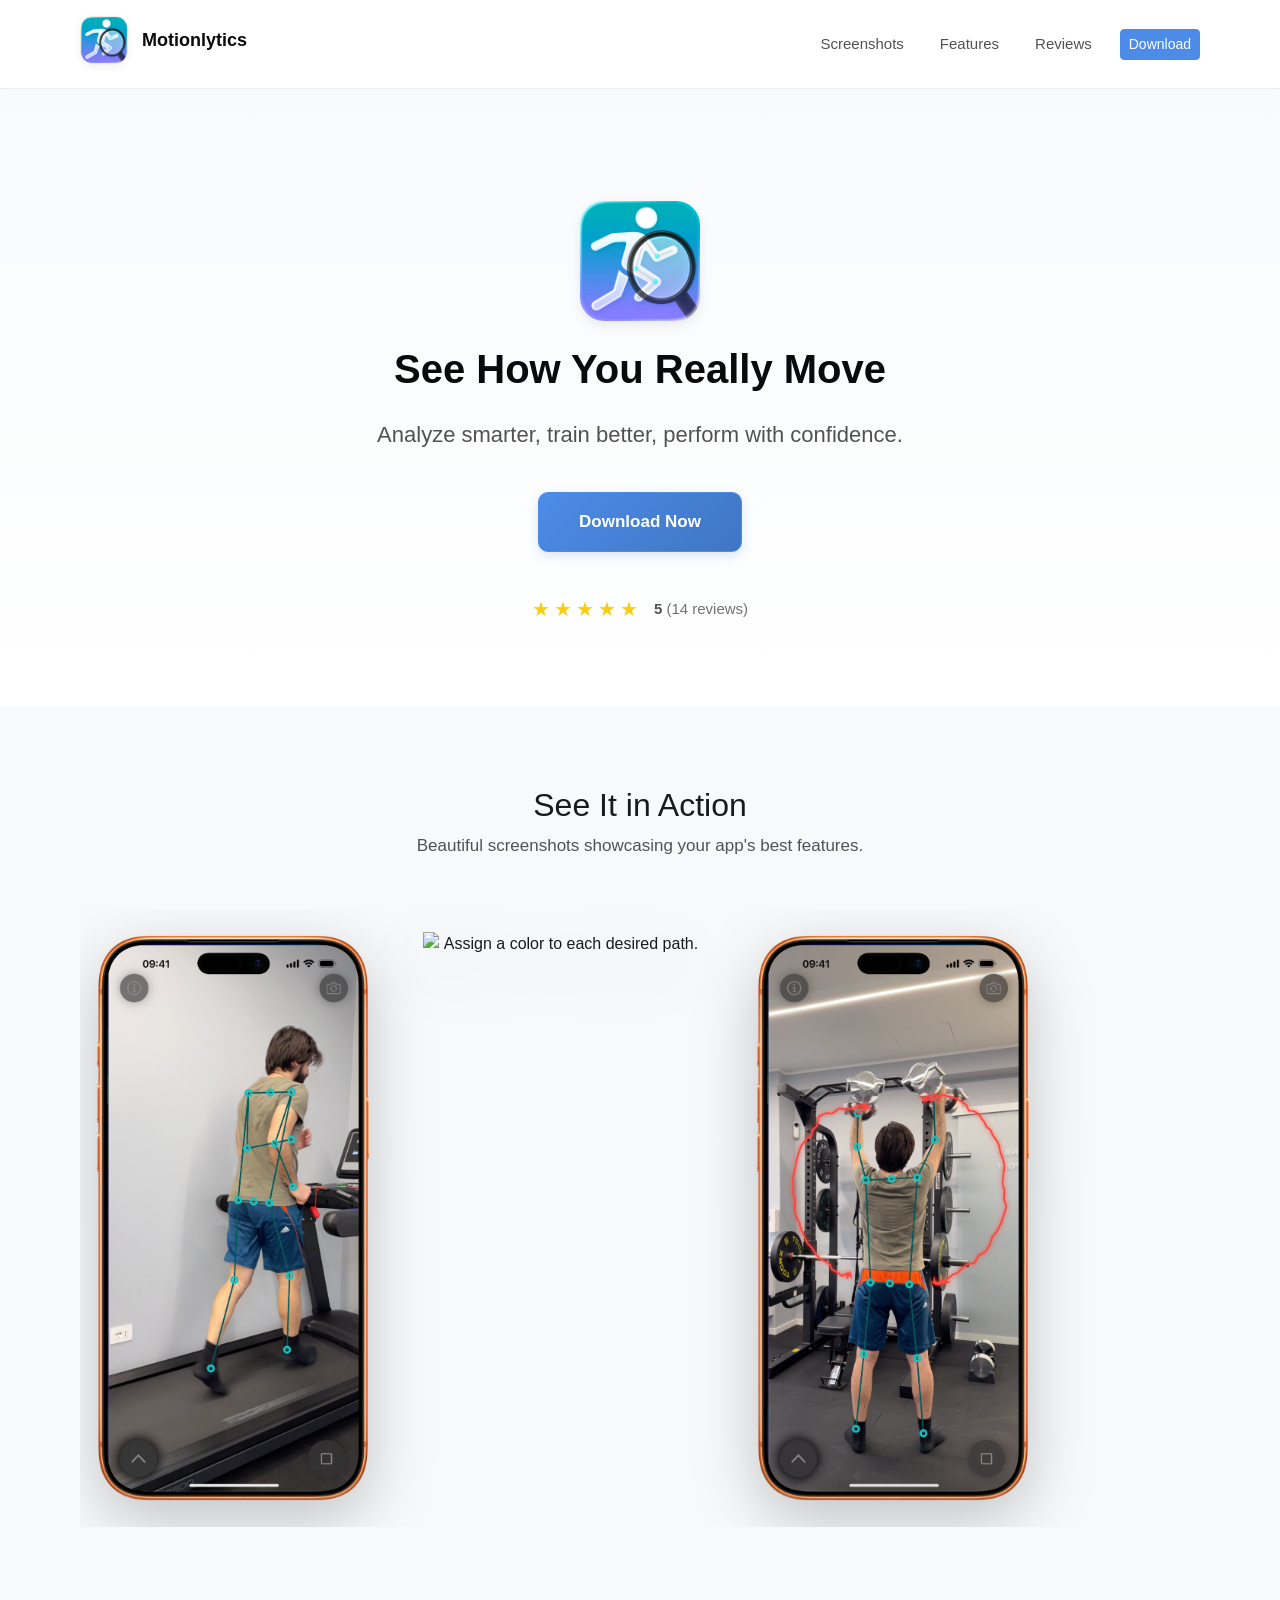
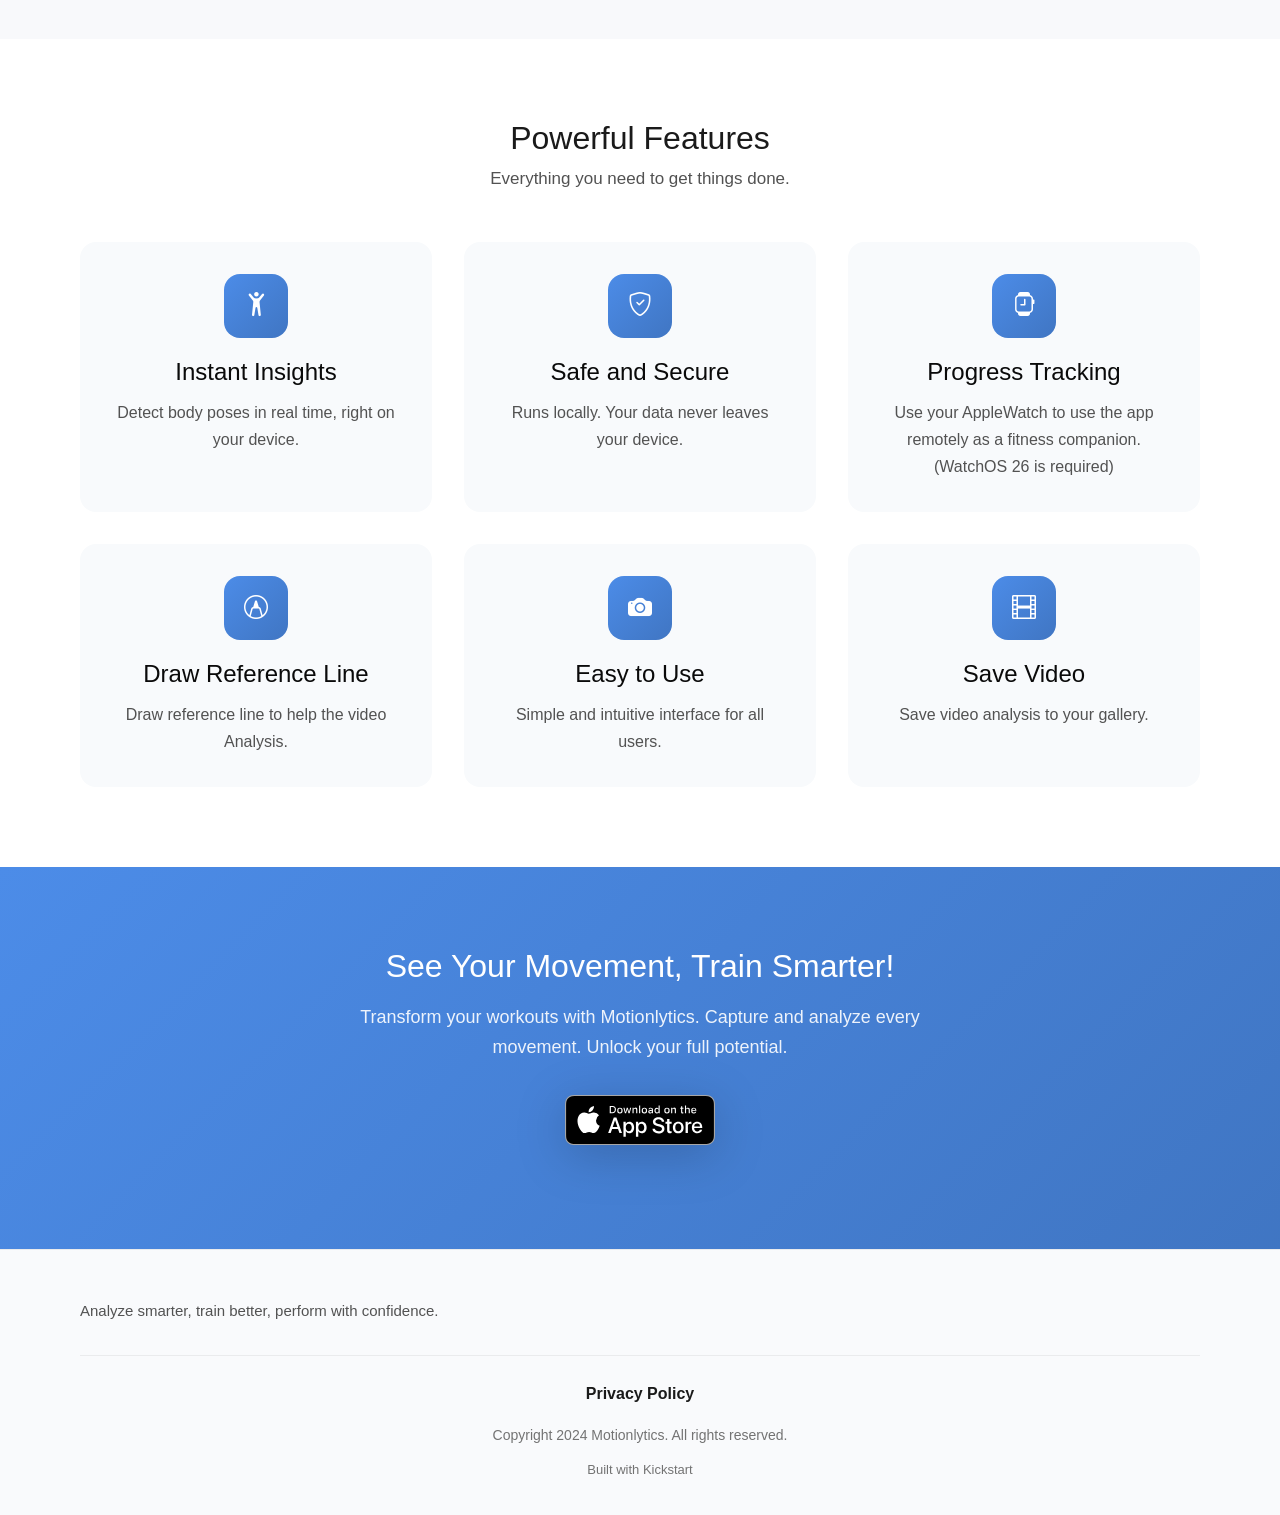
==== index.html @ 93c8c8a8 "Deploy website – 18 May 2026 at 15:19" ====
<!doctype html>
<html lang="en" data-light-theme="light" data-dark-theme="dark">
  <head>
    <base href="./" />
    <meta property="og:site_name" content="Motionlytics" />
    <meta property="og:title" content="Home" />
    <meta name="twitter:title" content="Home" />
    <meta property="og:url" content="https://example.com/" />
    <meta name="twitter:domain" content="example.com" />
    <meta name="twitter:card" content="summary_large_image" />
    <meta name="twitter:dnt" content="on" />
    <meta charset="utf-8" />
    <meta name="viewport" content="width=device-width, initial-scale=1" />
    <meta name="author" content="Stefano" />
    <meta name="generator" content="Ignite v0.6.0" />
    <title>Home</title>
    <link href="css/bootstrap.min.css" rel="stylesheet" />
    <link href="css/bootstrap-icons.min.css" rel="stylesheet" />
    <link href="css/ignite-core.min.css" rel="stylesheet" />
    <link href="https://example.com/" rel="canonical" />
    <link href="images/favicon.png" rel="icon" />
    <link href="css/styles.css" rel="stylesheet" />
    <style>
:root {
    --primary-color: #4c8ce8;
    --primary-rgb: 76, 140, 232;
    --font-family: -apple-system, BlinkMacSystemFont, 'Segoe UI', Roboto, 'Helvetica Neue', Arial, sans-serif;
    color-scheme: light dark;
}
</style>
    <meta name="apple-itunes-app" content="app-id=6739255306" />
  </head>
  <body data-site-classes="site-shell">
    <header>
      <nav class="site-header navbar navbar-expand-md">
        <div class="container flex-wrap flex-lg-nowrap">
          <div class="me-2 me-md-auto">
            <a href="index.html" class="brand-link d-inline-flex align-items-center navbar-brand"><img src="images/logo.png" alt="Logo" class="site-logo" /><span class="brand-name">Motionlytics</span></a>
          </div>
          <button type="button" class="navbar-toggler btn" data-bs-toggle="collapse" data-bs-target="#navbarCollapse" aria-controls="navbarCollapse" aria-expanded="false" aria-label="Toggle navigation"><span class="navbar-toggler-icon"></span></button>
          <div id="navbarCollapse" class="collapse navbar-collapse">
            <ul class="navbar-nav mb-2 mb-md-0 col justify-content-end">
              <li class="nav-item"><a href="#screenshots" class="nav-link text-nowrap">Screenshots</a></li>
              <li class="nav-item"><a href="#features" class="nav-link text-nowrap">Features</a></li>
              <li class="nav-item"><a href="#reviews" class="nav-link text-nowrap">Reviews</a></li>
              <li class="nav-item"><a href="https://apps.apple.com/app/id6739255306" class="text-nowrap btn btn-sm btn-primary">Download</a></li>
            </ul>
          </div>
        </div>
      </nav>
    </header>
    <main class="site-main">
      <div class="ig-main-content">
        <div id="hero" class="hero hero-centered">
          <div class="container">
            <div class="hero-content">
              <img src="images/app-icon.png" alt="App Icon" class="hero-app-icon" />
              <h1 class="hero-title">See How You Really Move</h1>
              <p class="hero-subtitle">Analyze smarter, train better, perform with confidence.</p>
              <div class="hero-cta">
                <a href="https://apps.apple.com/app/id6739255306" class="cta-button cta-button-primary btn btn-primary">Download Now</a>
              </div>
              <div class="hero-rating">
                <div class="rating-stars">
                  <span class="star">★</span>
                  <span class="star">★</span>
                  <span class="star">★</span>
                  <span class="star">★</span>
                  <span class="star">★</span>
                </div>
                <p class="rating-text"><strong>5</strong><span class="rating-count"> (14 reviews)</span></p>
              </div>
            </div>
          </div>
        </div>
        <div id="screenshots" class="screenshots-section screenshots-carousel">
          <div class="container">
            <div class="section-header">
              <h2>See It in Action</h2>
              <p class="section-description">Beautiful screenshots showcasing your app's best features.</p>
            </div>
            <div class="screenshots-container">
              <div class="screenshots-scroll">
                <div class="screenshot-card">
                  <button type="button" class="screenshot-trigger btn" data-bs-toggle="modal" data-bs-target="#screenshot-modal-0"><img src="images/screenshots/Corsa-framed.png" alt="Body pose detection" class="screenshot-image screenshot-frame-image" /></button>
                </div>
                <div class="screenshot-card">
                  <button type="button" class="screenshot-trigger btn" data-bs-toggle="modal" data-bs-target="#screenshot-modal-1"><img src="images/screenshots/Screenshot%202025-01-30%20alle%2010.36.02-framed.png" alt="Assign a color to each
desired path." class="screenshot-image screenshot-frame-image" /></button>
                </div>
                <div class="screenshot-card">
                  <button type="button" class="screenshot-trigger btn" data-bs-toggle="modal" data-bs-target="#screenshot-modal-2"><img src="images/screenshots/Manubri-framed.png" alt="See the joints' progression." class="screenshot-image screenshot-frame-image" /></button>
                </div>
              </div>
            </div>
            <div id="screenshot-modal-0" tabindex="-1" class="modal fade screenshot-modal" aria-labelledby="screenshotModalLabel0" aria-hidden="true">
              <div class="modal-dialog modal-lg modal-dialog-centered">
                <div class="modal-content">
                  <div class="modal-header">
                    <h4>Screenshot 1</h4>
                    <button type="button" class="btn btn-close" data-bs-dismiss="modal" label="Close"></button>
                  </div>
                  <div class="modal-body text-center">
                    <img src="images/screenshots/Corsa-framed.png" alt="Body pose detection" class="img-fluid screenshot-lightbox-image screenshot-frame-image" />
                  </div>
                </div>
              </div>
            </div>
            <div id="screenshot-modal-1" tabindex="-1" class="modal fade screenshot-modal" aria-labelledby="screenshotModalLabel1" aria-hidden="true">
              <div class="modal-dialog modal-lg modal-dialog-centered">
                <div class="modal-content">
                  <div class="modal-header">
                    <h4>Screenshot 2</h4>
                    <button type="button" class="btn btn-close" data-bs-dismiss="modal" label="Close"></button>
                  </div>
                  <div class="modal-body text-center">
                    <img src="images/screenshots/Screenshot%202025-01-30%20alle%2010.36.02-framed.png" alt="Assign a color to each
desired path." class="img-fluid screenshot-lightbox-image screenshot-frame-image" />
                  </div>
                </div>
              </div>
            </div>
            <div id="screenshot-modal-2" tabindex="-1" class="modal fade screenshot-modal" aria-labelledby="screenshotModalLabel2" aria-hidden="true">
              <div class="modal-dialog modal-lg modal-dialog-centered">
                <div class="modal-content">
                  <div class="modal-header">
                    <h4>Screenshot 3</h4>
                    <button type="button" class="btn btn-close" data-bs-dismiss="modal" label="Close"></button>
                  </div>
                  <div class="modal-body text-center">
                    <img src="images/screenshots/Manubri-framed.png" alt="See the joints' progression." class="img-fluid screenshot-lightbox-image screenshot-frame-image" />
                  </div>
                </div>
              </div>
            </div>
          </div>
        </div>
        <div id="features" class="features-section features-grid-layout features-grid-multiple-of-three">
          <div class="container">
            <div class="section-header">
              <h2>Powerful Features</h2>
              <p class="section-description">Everything you need to get things done.</p>
            </div>
            <div class="features-grid">
              <div class="feature-card">
                <div class="feature-icon">
                  <i class="feature-icon-image bi-person-arms-up"></i>
                </div>
                <h4 class="feature-title">Instant Insights</h4>
                <p class="feature-description">Detect body poses in real time, right on your device.</p>
              </div>
              <div class="feature-card">
                <div class="feature-icon">
                  <i class="feature-icon-image bi-shield-check"></i>
                </div>
                <h4 class="feature-title">Safe and Secure</h4>
                <p class="feature-description">Runs locally. Your data never leaves your device.</p>
              </div>
              <div class="feature-card">
                <div class="feature-icon">
                  <i class="feature-icon-image bi-smartwatch"></i>
                </div>
                <h4 class="feature-title">Progress Tracking</h4>
                <p class="feature-description">Use your AppleWatch to use the app remotely as a fitness companion. (WatchOS 26 is required)</p>
              </div>
              <div class="feature-card">
                <div class="feature-icon">
                  <i class="feature-icon-image bi-marker-tip"></i>
                </div>
                <h4 class="feature-title">Draw Reference Line</h4>
                <p class="feature-description">Draw reference line to help the video Analysis.</p>
              </div>
              <div class="feature-card">
                <div class="feature-icon">
                  <i class="feature-icon-image bi-camera-fill"></i>
                </div>
                <h4 class="feature-title">Easy to Use</h4>
                <p class="feature-description">Simple and intuitive interface for all users.</p>
              </div>
              <div class="feature-card">
                <div class="feature-icon">
                  <i class="feature-icon-image bi-film"></i>
                </div>
                <h4 class="feature-title">Save Video</h4>
                <p class="feature-description">Save video analysis to your gallery.</p>
              </div>
            </div>
          </div>
        </div>
        <div id="download" class="download-section">
          <div class="container">
            <div class="download-content">
              <h2>See Your Movement, Train Smarter!</h2>
              <p class="download-description">Transform your workouts with Motionlytics. Capture and analyze every movement. Unlock your full potential.</p>
              <div class="store-badges">
                <a href="https://apps.apple.com/app/id6739255306" class="store-badge-link"><img src="images/app-store-download-black.svg" alt="Download on the App Store" class="store-badge store-badge-light-mode" /><img src="images/app-store-download-white.svg" alt="Download on the App Store" class="store-badge store-badge-dark-mode" /></a>
              </div>
            </div>
          </div>
        </div>
      </div>
    </main>
    <div class="site-footer">
      <div class="container">
        <div class="footer-content">
          <div class="footer-brand">
            <p class="footer-tagline">Analyze smarter, train better, perform with confidence.</p>
          </div>
        </div>
        <div class="footer-copyright">
          <div class="footer-links">
            <a href="privacy/index.html" class="footer-privacy-link">Privacy Policy</a>
          </div>
          <p>Copyright 2024 Motionlytics. All rights reserved.</p>
          <a href="https://kickstart.tools" class="footer-kickstart-link">Built with Kickstart</a>
        </div>
      </div>
    </div>
    <script src="js/bootstrap.bundle.min.js"></script>
    <script src="js/ignite-core.js"></script>
  </body>
</html>
---- css/ignite-core.min.css ----
/* Since positioning the image, we need to help out the caption */
.carousel-caption {
  bottom: 3rem;
  z-index: 10;
}

/* Declare heights because of positioning of img element */
.carousel-item {
  height: 32rem;
}

/* Removing padding from the last paragraph in an alert. */
div.alert p:last-child {
  margin-bottom: 0;
}

.font-inherit, .font-inherit * {
  font: inherit;
}

.color-inherit, .color-inherit * {
  color: inherit;
}

.line-height-inherit {
  line-height: inherit;
}

.form-control::placeholder {
    color: gray;
    opacity: 1;
}
/* Removing text syling from a link. */
.link-plain {
    color: inherit;
    text-decoration: none;
    cursor: pointer;
}

/* Define CSS Variables for Material Backgrounds */
:root {
    /* Light Material Values */
    --material-light-ultra-thin: rgba(255, 255, 255, 0.5);
    --material-light-ultra-thin-blur: rgba(255, 255, 255, 0.2);
    --material-light-thin: rgba(255, 255, 255, 0.6);
    --material-light-thin-blur: rgba(255, 255, 255, 0.3);
    --material-light-regular: rgba(255, 255, 255, 0.7);
    --material-light-regular-blur: rgba(255, 255, 255, 0.4);
    --material-light-thick: rgba(255, 255, 255, 0.8);
    --material-light-thick-blur: rgba(255, 255, 255, 0.5);
    --material-light-ultra-thick: rgba(255, 255, 255, 0.9);
    --material-light-ultra-thick-blur: rgba(255, 255, 255, 0.6);

    /* Dark Material Values */
    --material-dark-ultra-thin: rgba(30, 30, 30, 0.5);
    --material-dark-ultra-thin-blur: rgba(30, 30, 30, 0.2);
    --material-dark-thin: rgba(30, 30, 30, 0.6);
    --material-dark-thin-blur: rgba(30, 30, 30, 0.3);
    --material-dark-regular: rgba(30, 30, 30, 0.7);
    --material-dark-regular-blur: rgba(30, 30, 30, 0.4);
    --material-dark-thick: rgba(30, 30, 30, 0.8);
    --material-dark-thick-blur: rgba(30, 30, 30, 0.5);
    --material-dark-ultra-thick: rgba(30, 30, 30, 0.9);
    --material-dark-ultra-thick-blur: rgba(30, 30, 30, 0.6);
}

/* Auto-switching Material Classes */
.material-ultra-thin {
    background: var(--material-light-ultra-thin);
    @supports ((backdrop-filter: blur(10px)) or (-webkit-backdrop-filter: blur(10px))) {
        background: var(--material-light-ultra-thin-blur);
        -webkit-backdrop-filter: blur(10px) saturate(180%);
        backdrop-filter: blur(10px) saturate(180%);
    }
}

.material-thin {
    background: var(--material-light-thin);
    @supports ((backdrop-filter: blur(20px)) or (-webkit-backdrop-filter: blur(20px))) {
        background: var(--material-light-thin-blur);
        -webkit-backdrop-filter: blur(20px) saturate(180%);
        backdrop-filter: blur(20px) saturate(180%);
    }
}

.material-regular {
    background: var(--material-light-regular);
    @supports ((backdrop-filter: blur(30px)) or (-webkit-backdrop-filter: blur(30px))) {
        background: var(--material-light-regular-blur);
        -webkit-backdrop-filter: blur(30px) saturate(180%);
        backdrop-filter: blur(30px) saturate(180%);
    }
}

.material-thick {
    background: var(--material-light-thick);
    @supports ((backdrop-filter: blur(50px)) or (-webkit-backdrop-filter: blur(50px))) {
        background: var(--material-light-thick-blur);
        -webkit-backdrop-filter: blur(50px) saturate(180%);
        backdrop-filter: blur(50px) saturate(180%);
    }
}

.material-ultra-thick {
    background: var(--material-light-ultra-thick);
    @supports ((backdrop-filter: blur(70px)) or (-webkit-backdrop-filter: blur(70px))) {
        background: var(--material-light-ultra-thick-blur);
        -webkit-backdrop-filter: blur(70px) saturate(180%);
        backdrop-filter: blur(70px) saturate(180%);
    }
}

[data-bs-theme*="dark"] .material-ultra-thin {
    background: var(--material-dark-ultra-thin);
    @supports ((backdrop-filter: blur(10px)) or (-webkit-backdrop-filter: blur(10px))) {
        background: var(--material-dark-ultra-thin-blur);
        -webkit-backdrop-filter: blur(10px) saturate(180%);
        backdrop-filter: blur(10px) saturate(180%);
    }
}

[data-bs-theme*="dark"] .material-thin {
    background: var(--material-dark-thin);
    @supports ((backdrop-filter: blur(20px)) or (-webkit-backdrop-filter: blur(20px))) {
        background: var(--material-dark-thin-blur);
        -webkit-backdrop-filter: blur(20px) saturate(180%);
        backdrop-filter: blur(20px) saturate(180%);
    }
}

[data-bs-theme*="dark"] .material-regular {
    background: var(--material-dark-regular);
    @supports ((backdrop-filter: blur(30px)) or (-webkit-backdrop-filter: blur(30px))) {
        background: var(--material-dark-regular-blur);
        -webkit-backdrop-filter: blur(30px) saturate(180%);
        backdrop-filter: blur(30px) saturate(180%);
    }
}

[data-bs-theme*="dark"] .material-thick {
    background: var(--material-dark-thick);
    @supports ((backdrop-filter: blur(50px)) or (-webkit-backdrop-filter: blur(50px))) {
        background: var(--material-dark-thick-blur);
        -webkit-backdrop-filter: blur(50px) saturate(180%);
        backdrop-filter: blur(50px) saturate(180%);
    }
}

[data-bs-theme*="dark"] .material-ultra-thick {
    background: var(--material-dark-ultra-thick);
    @supports ((backdrop-filter: blur(70px)) or (-webkit-backdrop-filter: blur(70px))) {
        background: var(--material-dark-ultra-thick-blur);
        -webkit-backdrop-filter: blur(70px) saturate(180%);
        backdrop-filter: blur(70px) saturate(180%);
    }
}

/* Light Material Classes (for explicit overrides) */
.material-ultra-thin-light {
    background: var(--material-light-ultra-thin);
    @supports ((backdrop-filter: blur(10px)) or (-webkit-backdrop-filter: blur(10px))) {
        background: var(--material-light-ultra-thin-blur);
        -webkit-backdrop-filter: blur(10px) saturate(180%);
        backdrop-filter: blur(10px) saturate(180%);
    }
}

.material-thin-light {
    background: var(--material-light-thin);
    @supports ((backdrop-filter: blur(20px)) or (-webkit-backdrop-filter: blur(20px))) {
        background: var(--material-light-thin-blur);
        -webkit-backdrop-filter: blur(20px) saturate(180%);
        backdrop-filter: blur(20px) saturate(180%);
    }
}

.material-regular-light {
    background: var(--material-light-regular);
    @supports ((backdrop-filter: blur(30px)) or (-webkit-backdrop-filter: blur(30px))) {
        background: var(--material-light-regular-blur);
        -webkit-backdrop-filter: blur(30px) saturate(180%);
        backdrop-filter: blur(30px) saturate(180%);
    }
}

.material-thick-light {
    background: var(--material-light-thick);
    @supports ((backdrop-filter: blur(50px)) or (-webkit-backdrop-filter: blur(50px))) {
        background: var(--material-light-thick-blur);
        -webkit-backdrop-filter: blur(50px) saturate(180%);
        backdrop-filter: blur(50px) saturate(180%);
    }
}

.material-ultra-thick-light {
    background: var(--material-light-ultra-thick);
    @supports ((backdrop-filter: blur(70px)) or (-webkit-backdrop-filter: blur(70px))) {
        background: var(--material-light-ultra-thick-blur);
        -webkit-backdrop-filter: blur(70px) saturate(180%);
        backdrop-filter: blur(70px) saturate(180%);
    }
}

/* Dark Material Classes (for explicit overrides) */
.material-ultra-thin-dark {
    background: var(--material-dark-ultra-thin);
    @supports ((backdrop-filter: blur(10px)) or (-webkit-backdrop-filter: blur(10px))) {
        background: var(--material-dark-ultra-thin-blur);
        -webkit-backdrop-filter: blur(10px) saturate(180%);
        backdrop-filter: blur(10px) saturate(180%);
    }
}

.material-thin-dark {
    background: var(--material-dark-thin);
    @supports ((backdrop-filter: blur(20px)) or (-webkit-backdrop-filter: blur(20px))) {
        background: var(--material-dark-thin-blur);
        -webkit-backdrop-filter: blur(20px) saturate(180%);
        backdrop-filter: blur(20px) saturate(180%);
    }
}

.material-regular-dark {
    background: var(--material-dark-regular);
    @supports ((backdrop-filter: blur(30px)) or (-webkit-backdrop-filter: blur(30px))) {
        background: var(--material-dark-regular-blur);
        -webkit-backdrop-filter: blur(30px) saturate(180%);
        backdrop-filter: blur(30px) saturate(180%);
    }
}

.material-thick-dark {
    background: var(--material-dark-thick);
    @supports ((backdrop-filter: blur(50px)) or (-webkit-backdrop-filter: blur(50px))) {
        background: var(--material-dark-thick-blur);
        -webkit-backdrop-filter: blur(50px) saturate(180%);
        backdrop-filter: blur(50px) saturate(180%);
    }
}

.material-ultra-thick-dark {
    background: var(--material-dark-ultra-thick);
    @supports ((backdrop-filter: blur(70px)) or (-webkit-backdrop-filter: blur(70px))) {
        background: var(--material-dark-ultra-thick-blur);
        -webkit-backdrop-filter: blur(70px) saturate(180%);
        backdrop-filter: blur(70px) saturate(180%);
    }
}

.ig-text-small {
    font-size: 0.9rem;
}

.ig-text-xSmall {
    font-size: 0.8rem;
}

.ig-text-xxSmall {
    font-size: 0.7rem;
}

.ig-text-xxxSmall {
    font-size: 0.6rem;
}

.ig-line-clamp {
    overflow: hidden;
    display: -webkit-box;
    -webkit-box-orient: vertical;
    -webkit-line-clamp: var(--ig-max-line-length, 1);
}

.ig-line-clamp-none {
    overflow: visible;
    display: block;
    -webkit-box-orient: horizontal;
    -webkit-line-clamp: unset;
}


:root {
    --bs-primary: rgb(13 110 253 / 100%);
    --bs-primary-rgb: 13, 110, 253;
    --bs-primary-text-emphasis: rgb(5 44 101 / 100%);
    --bs-primary-bg-subtle: rgb(206 226 254 / 100%);
    --bs-primary-border-subtle: rgb(109 168 253 / 100%);
    --bs-secondary: rgb(108 117 125 / 100%);
    --bs-secondary-rgb: 108, 117, 125;
    --bs-secondary-text-emphasis: rgb(43 46 50 / 100%);
    --bs-secondary-bg-subtle: rgb(225 227 229 / 100%);
    --bs-secondary-border-subtle: rgb(166 172 177 / 100%);
    --bs-success: rgb(25 135 84 / 100%);
    --bs-success-rgb: 25, 135, 84;
    --bs-success-text-emphasis: rgb(10 54 33 / 100%);
    --bs-success-bg-subtle: rgb(209 231 220 / 100%);
    --bs-success-border-subtle: rgb(117 183 152 / 100%);
    --bs-info: rgb(13 202 240 / 100%);
    --bs-info-rgb: 13, 202, 240;
    --bs-info-text-emphasis: rgb(5 80 96 / 100%);
    --bs-info-bg-subtle: rgb(206 244 252 / 100%);
    --bs-info-border-subtle: rgb(109 223 246 / 100%);
    --bs-warning: rgb(255 193 7 / 100%);
    --bs-warning-rgb: 255, 193, 7;
    --bs-warning-text-emphasis: rgb(102 77 2 / 100%);
    --bs-warning-bg-subtle: rgb(255 242 205 / 100%);
    --bs-warning-border-subtle: rgb(255 217 106 / 100%);
    --bs-danger: rgb(220 53 69 / 100%);
    --bs-danger-rgb: 220, 53, 69;
    --bs-danger-text-emphasis: rgb(88 21 27 / 100%);
    --bs-danger-bg-subtle: rgb(248 214 217 / 100%);
    --bs-danger-border-subtle: rgb(234 133 143 / 100%);
    --bs-light: rgb(248 249 250 / 100%);
    --bs-light-rgb: 248, 249, 250;
    --bs-light-text-emphasis: rgb(49 49 49 / 100%);
    --bs-light-bg-subtle: rgb(253 253 254 / 100%);
    --bs-light-border-subtle: rgb(198 199 200 / 100%);
    --bs-dark: rgb(33 37 41 / 100%);
    --bs-dark-rgb: 33, 37, 41;
    --bs-dark-text-emphasis: rgb(13 14 16 / 100%);
    --bs-dark-bg-subtle: rgb(210 211 212 / 100%);
    --bs-dark-border-subtle: rgb(121 124 126 / 100%);
    --bs-body-color: rgb(33 37 41 / 100%);
    --bs-body-color-rgb: 33, 37, 41;
    --bs-body-bg: rgb(255 255 255 / 100%);
    --bs-body-bg-rgb: 255, 255, 255;
    --bs-emphasis-color-rgb: 0, 0, 0;
    --bs-secondary-color: rgb(8415 9435 10455 / 75%);
    --bs-secondary-color-rgb: 8415, 9435, 10455;
    --bs-tertiary-color: rgb(8415 9435 10455 / 50%);
    --bs-tertiary-color-rgb: 8415, 9435, 10455;
    --bs-secondary-bg: rgb(233 236 239 / 100%);
    --bs-secondary-bg-rgb: 233, 236, 239;
    --bs-tertiary-bg: rgb(248 249 250 / 100%);
    --bs-tertiary-bg-rgb: 248, 249, 250;
    --bs-link-color: rgb(13 110 253 / 100%);
    --bs-link-color-rgb: 13, 110, 253;
    --bs-link-hover-color: rgb(10 88 202 / 100%);
    --bs-link-hover-color-rgb: 10, 88, 202;
    --bs-border-color: rgb(222 226 230 / 100%);
    --bs-border-color-rgb: 222, 226, 230;
    --syntax-highlight-theme: "xcode-light";
}

@media (min-width: 540px) {
    .container {
    max-width: 540px;
}
}

@media (min-width: 720px) {
    .container {
    max-width: 720px;
}
}

@media (min-width: 960px) {
    .container {
    max-width: 960px;
}
}

@media (min-width: 1140px) {
    .container {
    max-width: 1140px;
}
}

@media (min-width: 1320px) {
    .container {
    max-width: 1320px;
}
}

/* Global style rules */

/* Root and body styles */
html {
    font-size: var(--bs-root-font-size, 16px);
}

body {
    font-family: var(--bs-body-font-family, system-ui, -apple-system, "Segoe UI", Roboto, "Helvetica Neue", "Noto Sans", "Liberation Sans", Arial, sans-serif);
    font-size: var(--bs-body-font-size, 1rem);
    line-height: var(--bs-body-line-height, 1.5);
    color: var(--bs-body-color);
    background-color: var(--bs-body-bg);
}

/* Link styles */
a {
    color: var(--bs-link-color);
    text-decoration: var(--bs-link-decoration, underline);
}

a:hover {
    color: var(--bs-link-hover-color);
}

/* Link role styles */
.link-primary {
    color: var(--bs-primary) !important;
    text-decoration-color: var(--bs-primary) !important;
}
.link-primary:hover {
    color: rgba(var(--bs-primary-rgb), 0.8) !important;
    text-decoration-color: rgba(var(--bs-primary-rgb), 0.8) !important;
}

.link-secondary {
    color: var(--bs-secondary) !important;
    text-decoration-color: var(--bs-secondary) !important;
}
.link-secondary:hover {
    color: rgba(var(--bs-secondary-rgb), 0.8) !important;
    text-decoration-color: rgba(var(--bs-secondary-rgb), 0.8) !important;
}

.link-success {
    color: var(--bs-success) !important;
    text-decoration-color: var(--bs-success) !important;
}
.link-success:hover {
    color: rgba(var(--bs-success-rgb), 0.8) !important;
    text-decoration-color: rgba(var(--bs-success-rgb), 0.8) !important;
}

.link-info {
    color: var(--bs-info) !important;
    text-decoration-color: var(--bs-info) !important;
}
.link-info:hover {
    color: rgba(var(--bs-info-rgb), 0.8) !important;
    text-decoration-color: rgba(var(--bs-info-rgb), 0.8) !important;
}

.link-warning {
    color: var(--bs-warning) !important;
    text-decoration-color: var(--bs-warning) !important;
}
.link-warning:hover {
    color: rgba(var(--bs-warning-rgb), 0.8) !important;
    text-decoration-color: rgba(var(--bs-warning-rgb), 0.8) !important;
}

.link-danger {
    color: var(--bs-danger) !important;
    text-decoration-color: var(--bs-danger) !important;
}
.link-danger:hover {
    color: rgba(var(--bs-danger-rgb), 0.8) !important;
    text-decoration-color: rgba(var(--bs-danger-rgb), 0.8) !important;
}

.link-light {
    color: var(--bs-light) !important;
    text-decoration-color: var(--bs-light) !important;
}
.link-light:hover {
    color: rgba(var(--bs-light-rgb), 0.8) !important;
    text-decoration-color: rgba(var(--bs-light-rgb), 0.8) !important;
}

.link-dark {
    color: var(--bs-dark) !important;
    text-decoration-color: var(--bs-dark) !important;
}
.link-dark:hover {
    color: rgba(var(--bs-dark-rgb), 0.8) !important;
    text-decoration-color: rgba(var(--bs-dark-rgb), 0.8) !important;
}

/* Alert styles */
.alert-primary {
    color: var(--bs-primary-text-emphasis);
    background-color: var(--bs-primary-bg-subtle);
    border-color: var(--bs-primary-border-subtle);
}

.alert-secondary {
    color: var(--bs-secondary-text-emphasis);
    background-color: var(--bs-secondary-bg-subtle);
    border-color: var(--bs-secondary-border-subtle);
}

.alert-success {
    color: var(--bs-success-text-emphasis);
    background-color: var(--bs-success-bg-subtle);
    border-color: var(--bs-success-border-subtle);
}

.alert-info {
    color: var(--bs-info-text-emphasis);
    background-color: var(--bs-info-bg-subtle);
    border-color: var(--bs-info-border-subtle);
}

.alert-warning {
    color: var(--bs-warning-text-emphasis);
    background-color: var(--bs-warning-bg-subtle);
    border-color: var(--bs-warning-border-subtle);
}

.alert-danger {
    color: var(--bs-danger-text-emphasis);
    background-color: var(--bs-danger-bg-subtle);
    border-color: var(--bs-danger-border-subtle);
}

.alert-light {
    color: var(--bs-light-text-emphasis);
    background-color: var(--bs-light-bg-subtle);
    border-color: var(--bs-light-border-subtle);
}

.alert-dark {
    color: var(--bs-dark-text-emphasis);
    background-color: var(--bs-dark-bg-subtle);
    border-color: var(--bs-dark-border-subtle);
}

/* Subtle backgrounds */
.bg-primary-subtle {
    background-color: rgba(var(--bs-primary-rgb), 0.15) !important;
}

.bg-secondary-subtle {
    background-color: rgba(var(--bs-secondary-rgb), 0.15) !important;
}

.bg-success-subtle {
    background-color: rgba(var(--bs-success-rgb), 0.15) !important;
}

.bg-info-subtle {
    background-color: rgba(var(--bs-info-rgb), 0.15) !important;
}

.bg-warning-subtle {
    background-color: rgba(var(--bs-warning-rgb), 0.15) !important;
}

.bg-danger-subtle {
    background-color: rgba(var(--bs-danger-rgb), 0.15) !important;
}

.bg-light-subtle {
    background-color: rgba(var(--bs-light-rgb), 0.15) !important;
}

.bg-dark-subtle {
    background-color: rgba(var(--bs-dark-rgb), 0.15) !important;
}

/* Card with solid background */
.text-bg-primary {
    color: #fff;
    background-color: var(--bs-primary) !important;
}

.text-bg-secondary {
    color: #fff;
    background-color: var(--bs-secondary) !important;
}

.text-bg-success {
    color: #fff;
    background-color: var(--bs-success) !important;
}

.text-bg-info {
    color: #000;
    background-color: var(--bs-info) !important;
}

.text-bg-warning {
    color: #000;
    background-color: var(--bs-warning) !important;
}

.text-bg-danger {
    color: #fff;
    background-color: var(--bs-danger) !important;
}

.text-bg-light {
    color: #000;
    background-color: var(--bs-light) !important;
}

.text-bg-dark {
    color: #fff;
    background-color: var(--bs-dark) !important;
}

/* Card with colored border */
.border-primary {
    border-color: var(--bs-primary) !important;
}

.border-secondary {
    border-color: var(--bs-secondary) !important;
}

.border-success {
    border-color: var(--bs-success) !important;
}

.border-info {
    border-color: var(--bs-info) !important;
}

.border-warning {
    border-color: var(--bs-warning) !important;
}

.border-danger {
    border-color: var(--bs-danger) !important;
}

.border-light {
    border-color: var(--bs-light) !important;
}

.border-dark {
    border-color: var(--bs-dark) !important;
}

/* Paragraph margin */
p {
    margin-top: 0;
    margin-bottom: var(--bs-paragraph-margin-bottom, 1rem);
}

/* Heading styles */
h1, h2, h3, h4, h5, h6 {
    font-family: var(--bs-headings-font-family, inherit);
    margin-bottom: var(--bs-headings-margin-bottom, 0.5rem);
    font-weight: var(--bs-headings-font-weight, 500);
    line-height: var(--bs-headings-line-height, 1.2);
    color: var(--bs-heading-color, inherit);
}

/* Individual heading sizes */
h1 { font-size: var(--bs-h1-font-size, 2.5rem); }
h2 { font-size: var(--bs-h2-font-size, 2rem); }
h3 { font-size: var(--bs-h3-font-size, 1.75rem); }
h4 { font-size: var(--bs-h4-font-size, 1.5rem); }
h5 { font-size: var(--bs-h5-font-size, 1.25rem); }
h6 { font-size: var(--bs-h6-font-size, 1rem); }

/* Font weights */
.fw-lighter { font-weight: var(--bs-font-weight-lighter, 200); }
.fw-light { font-weight: var(--bs-font-weight-light, 300); }
.fw-normal { font-weight: var(--bs-font-weight-normal, 400); }
.fw-bold { font-weight: var(--bs-font-weight-bold, 700); }
.fw-bolder { font-weight: var(--bs-font-weight-bolder, 800); }

/* Font sizes */
.fs-small { font-size: var(--bs-body-font-size-sm, 0.875rem); }
.fs-base { font-size: var(--bs-body-font-size, 1rem); }
.fs-large { font-size: var(--bs-body-font-size-lg, 1.25rem); }

/* Line heights */
.lh-1 { line-height: var(--bs-line-height-condensed, 1); }
.lh-base { line-height: var(--bs-line-height-base, 1.5); }
.lh-lg { line-height: var(--bs-line-height-expanded, 2); }

/* Inline code */
:not(pre) > code {
    font-family: var(--bs-font-monospace, monospace);
    font-size: var(--bs-code-font-size, 1em);
}

/* Code blocks */
code, pre {
    font-family: var(--bs-font-monospace, monospace);
    font-size: var(--code-block-font-size, 1em);
    margin-bottom: var(--bs-paragraph-margin-bottom, 1rem) !important;
}

/* Border styles */
.border { border: 1px solid var(--bs-border-color) !important; }

/* Color rules */
.text-primary { color: var(--bs-primary) !important; }
.text-secondary { color: var(--bs-secondary) !important; }
.text-success { color: var(--bs-success) !important; }
.text-info { color: var(--bs-info) !important; }
.text-warning { color: var(--bs-warning) !important; }
.text-danger { color: var(--bs-danger) !important; }
.text-light { color: var(--bs-light) !important; }
.text-dark { color: var(--bs-dark) !important; }

/* Background rules */
.bg-primary { background-color: var(--bs-primary) !important; }
.bg-secondary { background-color: var(--bs-secondary) !important; }
.bg-success { background-color: var(--bs-success) !important; }
.bg-info { background-color: var(--bs-info) !important; }
.bg-warning { background-color: var(--bs-warning) !important; }
.bg-danger { background-color: var(--bs-danger) !important; }
.bg-light { background-color: var(--bs-light) !important; }
.bg-dark { background-color: var(--bs-dark) !important; }

/* Button rules */
.btn-primary {
    background-color: var(--bs-primary);
    border-color: var(--bs-primary);
}
.btn-primary:hover {
    background-color: rgb(var(--bs-primary-rgb));
    border-color: rgb(var(--bs-primary-rgb));
}

.btn-secondary {
    background-color: var(--bs-secondary);
    border-color: var(--bs-secondary);
}
.btn-secondary:hover {
    background-color: rgb(var(--bs-secondary-rgb));
    border-color: rgb(var(--bs-secondary-rgb));
}

.btn-success {
    background-color: var(--bs-success);
    border-color: var(--bs-success);
}
.btn-success:hover {
    background-color: rgb(var(--bs-success-rgb));
    border-color: rgb(var(--bs-success-rgb));
}

.btn-info {
    background-color: var(--bs-info);
    border-color: var(--bs-info);
}
.btn-info:hover {
    background-color: rgb(var(--bs-info-rgb));
    border-color: rgb(var(--bs-info-rgb));
}

.btn-warning {
    background-color: var(--bs-warning);
    border-color: var(--bs-warning);
}
.btn-warning:hover {
    background-color: rgb(var(--bs-warning-rgb));
    border-color: rgb(var(--bs-warning-rgb));
}

.btn-danger {
    background-color: var(--bs-danger);
    border-color: var(--bs-danger);
}
.btn-danger:hover {
    background-color: rgb(var(--bs-danger-rgb));
    border-color: rgb(var(--bs-danger-rgb));
}

.btn-light {
    background-color: var(--bs-light);
    border-color: var(--bs-light);
}
.btn-light:hover {
    background-color: rgb(var(--bs-light-rgb));
    border-color: rgb(var(--bs-light-rgb));
}

.btn-dark {
    background-color: var(--bs-dark);
    border-color: var(--bs-dark);
}
.btn-dark:hover {
    background-color: rgb(var(--bs-dark-rgb));
    border-color: rgb(var(--bs-dark-rgb));
}


[data-bs-theme="light"] {
    --bs-primary: rgb(13 110 253 / 100%);
    --bs-primary-rgb: 13, 110, 253;
    --bs-primary-text-emphasis: rgb(5 44 101 / 100%);
    --bs-primary-bg-subtle: rgb(206 226 254 / 100%);
    --bs-primary-border-subtle: rgb(109 168 253 / 100%);
    --bs-secondary: rgb(108 117 125 / 100%);
    --bs-secondary-rgb: 108, 117, 125;
    --bs-secondary-text-emphasis: rgb(43 46 50 / 100%);
    --bs-secondary-bg-subtle: rgb(225 227 229 / 100%);
    --bs-secondary-border-subtle: rgb(166 172 177 / 100%);
    --bs-success: rgb(25 135 84 / 100%);
    --bs-success-rgb: 25, 135, 84;
    --bs-success-text-emphasis: rgb(10 54 33 / 100%);
    --bs-success-bg-subtle: rgb(209 231 220 / 100%);
    --bs-success-border-subtle: rgb(117 183 152 / 100%);
    --bs-info: rgb(13 202 240 / 100%);
    --bs-info-rgb: 13, 202, 240;
    --bs-info-text-emphasis: rgb(5 80 96 / 100%);
    --bs-info-bg-subtle: rgb(206 244 252 / 100%);
    --bs-info-border-subtle: rgb(109 223 246 / 100%);
    --bs-warning: rgb(255 193 7 / 100%);
    --bs-warning-rgb: 255, 193, 7;
    --bs-warning-text-emphasis: rgb(102 77 2 / 100%);
    --bs-warning-bg-subtle: rgb(255 242 205 / 100%);
    --bs-warning-border-subtle: rgb(255 217 106 / 100%);
    --bs-danger: rgb(220 53 69 / 100%);
    --bs-danger-rgb: 220, 53, 69;
    --bs-danger-text-emphasis: rgb(88 21 27 / 100%);
    --bs-danger-bg-subtle: rgb(248 214 217 / 100%);
    --bs-danger-border-subtle: rgb(234 133 143 / 100%);
    --bs-light: rgb(248 249 250 / 100%);
    --bs-light-rgb: 248, 249, 250;
    --bs-light-text-emphasis: rgb(49 49 49 / 100%);
    --bs-light-bg-subtle: rgb(253 253 254 / 100%);
    --bs-light-border-subtle: rgb(198 199 200 / 100%);
    --bs-dark: rgb(33 37 41 / 100%);
    --bs-dark-rgb: 33, 37, 41;
    --bs-dark-text-emphasis: rgb(13 14 16 / 100%);
    --bs-dark-bg-subtle: rgb(210 211 212 / 100%);
    --bs-dark-border-subtle: rgb(121 124 126 / 100%);
    --bs-body-color: rgb(33 37 41 / 100%);
    --bs-body-color-rgb: 33, 37, 41;
    --bs-body-bg: rgb(255 255 255 / 100%);
    --bs-body-bg-rgb: 255, 255, 255;
    --bs-emphasis-color-rgb: 0, 0, 0;
    --bs-secondary-color: rgb(8415 9435 10455 / 75%);
    --bs-secondary-color-rgb: 8415, 9435, 10455;
    --bs-tertiary-color: rgb(8415 9435 10455 / 50%);
    --bs-tertiary-color-rgb: 8415, 9435, 10455;
    --bs-secondary-bg: rgb(233 236 239 / 100%);
    --bs-secondary-bg-rgb: 233, 236, 239;
    --bs-tertiary-bg: rgb(248 249 250 / 100%);
    --bs-tertiary-bg-rgb: 248, 249, 250;
    --bs-link-color: rgb(13 110 253 / 100%);
    --bs-link-color-rgb: 13, 110, 253;
    --bs-link-hover-color: rgb(10 88 202 / 100%);
    --bs-link-hover-color-rgb: 10, 88, 202;
    --bs-border-color: rgb(222 226 230 / 100%);
    --bs-border-color-rgb: 222, 226, 230;
    --syntax-highlight-theme: "xcode-light";
}

[data-bs-theme="dark"] {
    --bs-primary: rgb(13 110 253 / 100%);
    --bs-primary-rgb: 13, 110, 253;
    --bs-primary-text-emphasis: rgb(109 168 253 / 100%);
    --bs-primary-bg-subtle: rgb(2 21 50 / 100%);
    --bs-primary-border-subtle: rgb(7 66 151 / 100%);
    --bs-secondary: rgb(108 117 125 / 100%);
    --bs-secondary-rgb: 108, 117, 125;
    --bs-secondary-text-emphasis: rgb(166 172 177 / 100%);
    --bs-secondary-bg-subtle: rgb(21 23 24 / 100%);
    --bs-secondary-border-subtle: rgb(64 70 75 / 100%);
    --bs-success: rgb(25 135 84 / 100%);
    --bs-success-rgb: 25, 135, 84;
    --bs-success-text-emphasis: rgb(117 183 152 / 100%);
    --bs-success-bg-subtle: rgb(4 26 16 / 100%);
    --bs-success-border-subtle: rgb(15 81 50 / 100%);
    --bs-info: rgb(13 202 240 / 100%);
    --bs-info-rgb: 13, 202, 240;
    --bs-info-text-emphasis: rgb(109 223 246 / 100%);
    --bs-info-bg-subtle: rgb(2 40 47 / 100%);
    --bs-info-border-subtle: rgb(7 121 144 / 100%);
    --bs-warning: rgb(255 193 7 / 100%);
    --bs-warning-rgb: 255, 193, 7;
    --bs-warning-text-emphasis: rgb(255 217 106 / 100%);
    --bs-warning-bg-subtle: rgb(50 38 1 / 100%);
    --bs-warning-border-subtle: rgb(153 115 4 / 100%);
    --bs-danger: rgb(220 53 69 / 100%);
    --bs-danger-rgb: 220, 53, 69;
    --bs-danger-text-emphasis: rgb(234 133 143 / 100%);
    --bs-danger-bg-subtle: rgb(43 10 13 / 100%);
    --bs-danger-border-subtle: rgb(132 31 41 / 100%);
    --bs-light: rgb(248 249 250 / 100%);
    --bs-light-rgb: 248, 249, 250;
    --bs-light-text-emphasis: rgb(250 251 252 / 100%);
    --bs-light-bg-subtle: rgb(49 49 49 / 100%);
    --bs-light-border-subtle: rgb(99 99 100 / 100%);
    --bs-dark: rgb(33 37 41 / 100%);
    --bs-dark-rgb: 33, 37, 41;
    --bs-dark-text-emphasis: rgb(210 211 212 / 100%);
    --bs-dark-bg-subtle: rgb(6 7 8 / 100%);
    --bs-dark-border-subtle: rgb(77 80 83 / 100%);
    --bs-body-color: rgb(222 226 230 / 100%);
    --bs-body-color-rgb: 222, 226, 230;
    --bs-body-bg: rgb(33 37 41 / 100%);
    --bs-body-bg-rgb: 33, 37, 41;
    --bs-emphasis-color: rgb(255 255 255 / 100%);
    --bs-emphasis-color-rgb: 255, 255, 255;
    --bs-secondary-color: rgb(56610 57630 58650 / 75%);
    --bs-secondary-color-rgb: 56610, 57630, 58650;
    --bs-tertiary-color: rgb(56610 57630 58650 / 50%);
    --bs-tertiary-color-rgb: 56610, 57630, 58650;
    --bs-secondary-bg: rgb(52 58 64 / 100%);
    --bs-secondary-bg-rgb: 52, 58, 64;
    --bs-tertiary-bg: rgb(43 48 53 / 100%);
    --bs-tertiary-bg-rgb: 43, 48, 53;
    --bs-link-color: rgb(110 168 254 / 100%);
    --bs-link-color-rgb: 110, 168, 254;
    --bs-link-hover-color: rgb(158 197 254 / 100%);
    --bs-link-hover-color-rgb: 158, 197, 254;
    --bs-border-color: rgb(73 80 87 / 100%);
    --bs-border-color-rgb: 73, 80, 87;
    --syntax-highlight-theme: "xcode-dark";
}
---- css/styles.css ----
/* Custom styles */
:root {
    /* Theme colors - these can be overridden dynamically */
    --primary-color: #2563eb;
    --primary-hover: color-mix(in srgb, var(--primary-color) 84%, black);
    --primary-rgb: 37, 99, 235;

    /* Text colors */
    --text-dark: #0a0a0a;
    --text-primary: #1a1a1a;
    --text-muted: #525252;
    --text-light: #737373;
    --text-secondary: var(--text-muted);

    /* Background colors */
    --bg-page: #ffffff;
    --bg-light: #f8fafc;
    --bg-card: #ffffff;
    --bg-primary: var(--bg-page);
    --bg-secondary: var(--bg-light);
    --surface-elevated: color-mix(in srgb, var(--bg-page) 92%, transparent);
    --section-surface-a: var(--bg-page);
    --section-surface-b: #f8f9fb;

    /* Border and shadow */
    --border-color: rgba(0, 0, 0, 0.06);
    --shadow-sm: 0 1px 3px rgba(0, 0, 0, 0.02);
    --shadow-md: 0 4px 12px rgba(0, 0, 0, 0.08);
    --shadow-lg: 0 8px 24px rgba(0, 0, 0, 0.12);

    /* Special colors */
    --star-color: #facc15;

    /* Font families */
    --font-family-system: -apple-system, BlinkMacSystemFont, "Segoe UI", "Roboto", "Helvetica Neue", sans-serif;
    --font-family-serif: Georgia, "Times New Roman", Times, serif;
    --font-family-mono: "SF Mono", Menlo, Monaco, Consolas, monospace;
    --font-family: var(--font-family-system);

    /* Spacing scale */
    --spacing-xs: 0.25rem;
    --spacing-sm: 0.5rem;
    --spacing-md: 1rem;
    --spacing-lg: 1.5rem;
    --spacing-xl: 2rem;
    --spacing-2xl: 3rem;
    --spacing-3xl: 5rem;

    /* Border radius */
    --radius-sm: 0.375rem;
    --radius-md: 0.625rem;
    --radius-lg: 1rem;
    --border-radius-sm: var(--radius-sm);
    --border-radius-md: var(--radius-md);
    --border-radius-lg: var(--radius-lg);
    --section-padding-y: var(--spacing-3xl);
    --section-padding: var(--section-padding-y) 0;
    --bs-primary: var(--primary-color);
    --bs-primary-rgb: var(--primary-rgb);
    --bs-link-color: var(--primary-color);
    --bs-link-color-rgb: var(--primary-rgb);
    --bs-link-hover-color: var(--primary-hover);
    --bs-link-hover-color-rgb: var(--primary-rgb);
}

/* Dark mode via class */
body[data-site-classes~="dark-mode"] {
    --text-dark: #fafafa;
    --text-primary: #e5e5e5;
    --text-muted: #a1a1aa;
    --text-light: #71717a;
    --text-secondary: var(--text-muted);
    --bg-page: #0a0a0a;
    --bg-light: #18181b;
    --bg-card: #27272a;
    --bg-primary: var(--bg-page);
    --bg-secondary: var(--bg-light);
    --surface-elevated: rgba(10, 10, 10, 0.92);
    --section-surface-a: var(--bg-page);
    --section-surface-b: #111114;
    --border-color: rgba(255, 255, 255, 0.1);
    --shadow-sm: 0 1px 3px rgba(0, 0, 0, 0.3);
    --shadow-md: 0 4px 12px rgba(0, 0, 0, 0.4);
    --shadow-lg: 0 8px 24px rgba(0, 0, 0, 0.5);
}

body[data-site-classes~="dark-mode"] .site-header .navbar-toggler-icon {
    background-image: url("data:image/svg+xml,%3csvg xmlns='http://www.w3.org/2000/svg' viewBox='0 0 30 30'%3e%3cpath stroke='rgba%28255,255,255,0.88%29' stroke-linecap='round' stroke-miterlimit='10' stroke-width='2' d='M4 7h22M4 15h22M4 23h22'/%3e%3c/svg%3e");
}

/* Dark mode via system preference (auto) */
@media (prefers-color-scheme: dark) {
    body:not([data-site-classes~="light-mode"]):not([data-site-classes~="dark-mode"]) {
        --text-dark: #fafafa;
        --text-primary: #e5e5e5;
        --text-muted: #a1a1aa;
        --text-light: #71717a;
        --text-secondary: var(--text-muted);
        --bg-page: #0a0a0a;
        --bg-light: #18181b;
        --bg-card: #27272a;
        --bg-primary: var(--bg-page);
        --bg-secondary: var(--bg-light);
        --surface-elevated: rgba(10, 10, 10, 0.92);
        --section-surface-a: var(--bg-page);
        --section-surface-b: #111114;
        --border-color: rgba(255, 255, 255, 0.1);
        --shadow-sm: 0 1px 3px rgba(0, 0, 0, 0.3);
        --shadow-md: 0 4px 12px rgba(0, 0, 0, 0.4);
        --shadow-lg: 0 8px 24px rgba(0, 0, 0, 0.5);
    }

    body:not([data-site-classes~="light-mode"]):not([data-site-classes~="dark-mode"]) .site-header .navbar-toggler-icon {
        background-image: url("data:image/svg+xml,%3csvg xmlns='http://www.w3.org/2000/svg' viewBox='0 0 30 30'%3e%3cpath stroke='rgba%28255,255,255,0.88%29' stroke-linecap='round' stroke-miterlimit='10' stroke-width='2' d='M4 7h22M4 15h22M4 23h22'/%3e%3c/svg%3e");
    }
}

/* Spacing density variations */
body[data-site-classes~="density-compact"] {
    --spacing-md: 0.75rem;
    --spacing-lg: 1rem;
    --spacing-xl: 1.5rem;
    --spacing-2xl: 2rem;
    --spacing-3xl: 3.5rem;
}

body[data-site-classes~="density-spacious"] {
    --spacing-md: 1.25rem;
    --spacing-lg: 2rem;
    --spacing-xl: 3rem;
    --spacing-2xl: 4rem;
    --spacing-3xl: 6rem;
}

/* Font family variations */
body[data-site-classes~="font-serif"] {
    --font-family: var(--font-family-serif);
}

body[data-site-classes~="font-mono"] {
    --font-family: var(--font-family-mono);
}

/* Base Styles */
html {
    background-color: var(--bg-page);
}

body {
    --bs-body-font-family: var(--font-family);
    --bs-body-color: var(--text-primary);
    --bs-body-bg: var(--bg-page);
    --bs-emphasis-color: var(--text-dark);
    --bs-secondary-color: var(--text-secondary);
    --bs-secondary-bg: var(--bg-secondary);
    --bs-tertiary-color: var(--text-light);
    --bs-tertiary-bg: var(--bg-light);
    --bs-border-color: var(--border-color);
    --bs-card-bg: var(--bg-card);
    --bs-card-border-color: var(--border-color);
    --bs-card-cap-bg: color-mix(in srgb, var(--bg-card) 88%, var(--bg-light));
    --bs-focus-ring-color: rgba(var(--primary-rgb), 0.15);
    margin: 0;
    font-family: var(--font-family);
    color: var(--text-primary);
    background-color: var(--bg-page);
    line-height: 1.7;
    min-height: 100vh;
    -webkit-font-smoothing: antialiased;
}

img {
    display: block;
    max-width: 100%;
}

.site-main {
    display: block;
}

.ig-main-content > .screenshots-section,
.ig-main-content > .highlights-section,
.ig-main-content > .features-section,
.ig-main-content > .testimonials-section,
.ig-main-content > .blog-posts-section,
.ig-main-content > .faq-section,
.ig-main-content > .pricing-section,
.ig-main-content > .team-section,
.ig-main-content > .video-section,
.ig-main-content > .newsletter-section,
.ig-main-content > .changelog-section,
.ig-main-content > .contact-form-section,
.ig-main-content > .custom-html-section,
.ig-main-content > .presskit-section {
    --section-surface: var(--section-surface-a);
}

.ig-main-content > .screenshots-section:nth-of-type(even),
.ig-main-content > .highlights-section:nth-of-type(even),
.ig-main-content > .features-section:nth-of-type(even),
.ig-main-content > .testimonials-section:nth-of-type(even),
.ig-main-content > .blog-posts-section:nth-of-type(even),
.ig-main-content > .faq-section:nth-of-type(even),
.ig-main-content > .pricing-section:nth-of-type(even),
.ig-main-content > .team-section:nth-of-type(even),
.ig-main-content > .video-section:nth-of-type(even),
.ig-main-content > .newsletter-section:nth-of-type(even),
.ig-main-content > .changelog-section:nth-of-type(even),
.ig-main-content > .contact-form-section:nth-of-type(even),
.ig-main-content > .custom-html-section:nth-of-type(even),
.ig-main-content > .presskit-section:nth-of-type(even) {
    --section-surface: var(--section-surface-b);
}

.container {
    max-width: 1200px;
    margin: 0 auto;
    padding: 0 1.5rem;
}

@media (min-width: 768px) {
    .container {
        padding: 0 2.5rem;
    }
}

/* Header */
.site-header {
    background: var(--surface-elevated);
    color: var(--text-primary);
    backdrop-filter: blur(12px);
    position: sticky;
    top: 0;
    z-index: 1000;
    border-bottom: 1px solid var(--border-color);
    box-shadow: var(--shadow-sm);
    padding: var(--spacing-md) 0;
    --bs-navbar-color: var(--text-muted);
    --bs-navbar-hover-color: var(--text-dark);
    --bs-navbar-active-color: var(--text-dark);
    --bs-navbar-brand-color: var(--text-dark);
    --bs-navbar-brand-hover-color: var(--text-dark);
    --bs-navbar-disabled-color: var(--text-light);
    --bs-navbar-toggler-border-color: var(--border-color);
    --bs-navbar-toggler-focus-width: 0;
}

.site-header .container {
    align-items: center;
    gap: var(--spacing-sm) var(--spacing-lg);
}

.site-header .navbar-brand {
    margin-right: 0;
    padding-top: 0;
    padding-bottom: 0;
}

.brand-link {
    display: flex;
    align-items: center;
    gap: 0.875rem;
    text-decoration: none;
    color: inherit;
    transition: transform 0.2s ease;
}

.brand-link:hover {
    transform: translateY(-1px);
    text-decoration: none;
}

.site-logo {
    height: 3rem;
    width: 3rem;
    border-radius: 0.75rem;
    border: 1px solid rgba(0, 0, 0, 0.08);
    box-shadow: 0 2px 8px rgba(0, 0, 0, 0.06);
    object-fit: cover;
}

.brand-name {
    font-size: 1.125rem;
    font-weight: 600;
    color: var(--text-dark);
}

.site-header .navbar-collapse {
    align-items: center;
}

.site-header .navbar-nav {
    align-items: flex-start;
    gap: var(--spacing-xs);
}

.site-header .nav-link,
.nav-link {
    color: var(--text-muted);
    text-decoration: none;
    font-weight: 500;
    font-size: 0.9375rem;
    transition: color 0.2s ease;
    position: relative;
}

.site-header .nav-link:hover,
.nav-link:hover {
    color: var(--text-dark);
    text-decoration: none;
}

.site-header .nav-link.active {
    color: var(--text-dark);
}

.nav-link::after {
    content: '';
    position: absolute;
    bottom: -0.25rem;
    left: 0;
    width: 0;
    height: 2px;
    background: var(--primary-color);
    transition: width 0.3s ease;
}

.nav-link:hover::after {
    width: 100%;
}

.site-header .navbar-toggler {
    padding: 0.4rem 0.55rem;
    border-radius: var(--radius-sm);
}

.site-header .navbar-toggler:focus {
    box-shadow: none;
}

.site-header .navbar-toggler-icon {
    background-image: url("data:image/svg+xml,%3csvg xmlns='http://www.w3.org/2000/svg' viewBox='0 0 30 30'%3e%3cpath stroke='rgba%2810,10,10,0.82%29' stroke-linecap='round' stroke-miterlimit='10' stroke-width='2' d='M4 7h22M4 15h22M4 23h22'/%3e%3c/svg%3e");
}

/* CTA Button */
.cta-button {
    display: inline-block;
    background: var(--primary-color);
    color: #fff !important;
    padding: 0.875rem 2rem;
    border-radius: 0.625rem;
    font-weight: 600;
    text-decoration: none;
    transition: transform 0.2s ease, box-shadow 0.2s ease, color 0.2s ease;
    box-shadow: 0 4px 12px rgba(var(--primary-rgb), 0.2);
}

.cta-button:hover {
    background: var(--primary-hover);
    transform: translateY(-2px);
    box-shadow: 0 6px 20px rgba(var(--primary-rgb), 0.3);
    text-decoration: none;
}

.nav-cta-button {
    padding: 0.625rem 1rem;
    border-radius: 999px;
    box-shadow: none;
}

.nav-cta-button:hover {
    box-shadow: 0 10px 24px rgba(var(--primary-rgb), 0.18);
}

.cta-button-primary {
    background: linear-gradient(135deg, var(--primary-color) 0%, var(--primary-hover) 100%);
    padding: 1rem 2.5rem;
    font-size: 1.0625rem;
}

/* Hero Section */
.hero {
    padding: 5rem 0 4rem;
    background: linear-gradient(180deg, var(--bg-light) 0%, var(--bg-page) 100%);
    text-align: center;
}

@media (min-width: 768px) {
    .hero {
        padding: 7rem 0 5rem;
    }
}

.hero-content {
    max-width: 800px;
    margin: 0 auto;
}

.hero-title {
    margin-bottom: 1.5rem;
    color: var(--text-dark);
    font-weight: 800;
}

.hero-subtitle {
    font-size: clamp(1.125rem, 2vw, 1.375rem);
    line-height: 1.6;
    color: var(--text-muted);
    margin-bottom: 2.5rem;
}

.hero-cta {
    margin-bottom: 2.5rem;
}

.hero-rating {
    display: flex;
    align-items: center;
    justify-content: center;
    gap: 1rem;
    flex-wrap: wrap;
}

.rating-stars {
    display: flex;
    gap: 0.25rem;
}

.star {
    color: var(--star-color);
    font-size: 1.25rem;
}

.rating-text {
    font-size: 0.9375rem;
    color: var(--text-muted);
    margin: 0;
}

.rating-count {
    color: var(--text-light);
}

/* Section Headers */
.section-header {
    text-align: center;
    max-width: 700px;
    margin: 0 auto 3rem;
}

.section-header:empty,
.section-header:not(:has(*)) {
    display: none;
}

.section-description {
    color: var(--text-muted);
    font-size: 1.0625rem;
}

/* Screenshots Section */
.screenshots-section {
    padding: 5rem 0;
    background: var(--section-surface, var(--bg-page));
}

.screenshots-container {
    margin-bottom: 2rem;
}

.screenshots-scroll {
    display: flex;
    gap: 1.5rem;
    overflow-x: auto;
    padding: 1rem 0;
    scroll-snap-type: x mandatory;
    -webkit-overflow-scrolling: touch;
}

.screenshot-card {
    flex: 0 0 auto;
    scroll-snap-align: start;
}

.screenshot-image {
    width: 280px;
    height: auto;
    border-radius: 1rem;
    box-shadow: 0 4px 20px rgba(0, 0, 0, 0.1);
}

.screenshot-frame-image {
    border-radius: 0;
    box-shadow: none;
    filter: drop-shadow(0 1.25rem 2rem rgba(0, 0, 0, 0.22));
}

/* Highlights Section */
.highlights-section {
    padding: var(--section-padding-y) 0;
    background: var(--section-surface, var(--bg-light));
}

.highlights-section .highlights-grid {
    margin-top: 0;
}

.highlights-grid {
    display: grid;
    grid-template-columns: repeat(3, minmax(0, 1fr));
    gap: 2rem;
}

.highlight-card {
    background: var(--bg-card);
    padding: 2rem;
    border-radius: 1rem;
    box-shadow: var(--shadow-sm);
    transition: transform 0.2s ease, box-shadow 0.2s ease;
}

.highlight-card:hover {
    transform: translateY(-4px);
    box-shadow: var(--shadow-lg);
}

.highlight-title {
    margin-bottom: 0.75rem;
    color: var(--text-dark);
}

.highlight-description {
    color: var(--text-muted);
    margin: 0;
}

.highlights-section.highlights-grid-multiple-of-three .highlights-grid,
.highlights-section.highlights-grid-multiple-of-two .highlights-grid {
    grid-template-columns: 1fr;
}

@media (min-width: 42rem) {
    .highlights-section.highlights-grid-multiple-of-two .highlights-grid {
        grid-template-columns: repeat(2, minmax(0, 1fr));
    }
}

@media (min-width: 56rem) {
    .highlights-section.highlights-grid-multiple-of-three .highlights-grid {
        grid-template-columns: repeat(3, minmax(0, 1fr));
    }
}

@media (max-width: 767px) {
    .highlights-grid {
        grid-template-columns: 1fr;
    }
}

/* Features Section */
.features-section {
    padding: 5rem 0;
    background: var(--section-surface, var(--bg-page));
}

.feature-category {
    margin-bottom: 4rem;
}

.feature-category:last-child {
    margin-bottom: 0;
}

.category-title {
    text-align: center;
    margin-bottom: 0.75rem;
}

.category-description {
    text-align: center;
    color: var(--text-muted);
    max-width: 700px;
    margin: 0 auto 2rem;
}

.features-grid {
    display: grid;
    grid-template-columns: repeat(auto-fit, minmax(280px, 1fr));
    gap: 2rem;
}

.feature-card {
    background: var(--bg-light);
    padding: 2rem;
    border-radius: 1rem;
    text-align: center;
}

.feature-icon {
    width: 4rem;
    height: 4rem;
    background: linear-gradient(135deg, var(--primary-color) 0%, var(--primary-hover) 100%);
    border-radius: 1rem;
    display: flex;
    align-items: center;
    justify-content: center;
    margin: 0 auto 1.25rem;
}

.feature-icon-image {
    font-size: 1.5rem;
    color: #fff;
}

.feature-title {
    margin-bottom: 0.75rem;
    color: var(--text-dark);
}

.feature-description {
    color: var(--text-muted);
    margin: 0;
}

/* Testimonials Section */
.testimonials-section {
    padding: 5rem 0;
    background: var(--section-surface, var(--bg-light));
}

.testimonials-scroll {
    display: flex;
    gap: 1.5rem;
    overflow-x: auto;
    padding: 1rem 0;
    -webkit-overflow-scrolling: touch;
}

.testimonial-card {
    flex: 0 0 auto;
    width: 320px;
    background: var(--bg-card);
    padding: 2rem;
    border-radius: 1rem;
    box-shadow: var(--shadow-sm);
}

.testimonial-rating {
    display: flex;
    gap: 0.25rem;
    margin-bottom: 1rem;
}

.testimonial-quote {
    color: var(--text-muted);
    font-style: italic;
    margin-bottom: 1rem;
    line-height: 1.6;
}

.testimonial-author {
    font-weight: 600;
    color: var(--text-dark);
    margin: 0;
}

/* Download Section */
.download-section {
    padding: 5rem 0;
    background: linear-gradient(135deg, var(--primary-color) 0%, var(--primary-hover) 100%);
    text-align: center;
}

.download-content h2 {
    color: #fff;
    margin-bottom: 1rem;
}

.download-description {
    color: rgba(255, 255, 255, 0.9);
    max-width: 600px;
    margin: 0 auto 2rem;
    font-size: 1.125rem;
}

.download-section .download-cta-button {
    background: #fff;
    color: #000 !important;
    box-shadow: 0 10px 28px rgba(0, 0, 0, 0.2);
}

.download-section .download-cta-button:hover {
    background: rgba(255, 255, 255, 0.92);
    color: #000 !important;
    box-shadow: 0 14px 34px rgba(0, 0, 0, 0.25);
}

/* FAQ Section */
.faq-section {
    padding: 5rem 0;
    background: var(--section-surface, var(--bg-page));
}

.faq-accordion {
    --bs-accordion-bg: var(--bg-card);
    --bs-accordion-border-color: var(--border-color);
    --bs-accordion-border-radius: var(--radius-lg);
    --bs-accordion-btn-bg: var(--bg-card);
    --bs-accordion-btn-color: var(--text-dark);
    --bs-accordion-active-bg: var(--bg-card);
    --bs-accordion-active-color: var(--text-dark);
    --bs-accordion-btn-focus-border-color: rgba(var(--primary-rgb), 0.45);
    --bs-accordion-btn-focus-box-shadow: 0 0 0 0.2rem rgba(var(--primary-rgb), 0.15);
    max-width: 800px;
    margin: 0 auto;
}

.faq-accordion .accordion-item {
    overflow: hidden;
    background: var(--bg-card);
    border: 1px solid var(--border-color);
    border-radius: 0;
    box-shadow: none;
}

.faq-accordion .accordion-item:first-child {
    border-top-left-radius: var(--radius-lg);
    border-top-right-radius: var(--radius-lg);
}

.faq-accordion .accordion-item:last-child {
    border-bottom-left-radius: var(--radius-lg);
    border-bottom-right-radius: var(--radius-lg);
}

.faq-accordion .accordion-item + .accordion-item {
    border-top: 0;
    margin-top: 0;
}

.faq-accordion .accordion-button {
    font-size: 1.05rem;
    color: var(--text-dark);
    padding: 1.25rem 1.5rem;
    box-shadow: none;
    background: var(--bg-card);
}

.faq-accordion .accordion-button:not(.collapsed) {
    box-shadow: none;
    border-bottom: 1px solid var(--border-color);
}

.faq-accordion .accordion-body {
    background: var(--bg-card);
    color: var(--text-primary);
    padding: 1rem 1.5rem 1.25rem;
}

.faq-answer {
    margin: 0;
    color: var(--text-secondary);
}

/* Footer */
.site-footer {
    background: color-mix(in srgb, var(--bg-light) 92%, var(--bg-page));
    color: var(--text-primary);
    padding: 3rem 0 2rem;
    border-top: 1px solid var(--border-color);
}

.footer-content {
    display: flex;
    flex-wrap: wrap;
    gap: 2rem;
    margin-bottom: 2rem;
}

.footer-brand {
    max-width: 400px;
}

.footer-logo {
    width: 48px;
    height: 48px;
    border-radius: 0.75rem;
    margin-bottom: 1rem;
}

.footer-tagline {
    color: var(--text-muted);
    font-size: 0.9375rem;
    margin: 0;
}

.footer-copyright {
    border-top: 1px solid var(--border-color);
    padding-top: 1.5rem;
    text-align: center;
}

.footer-copyright p {
    color: var(--text-light);
    font-size: 0.875rem;
    margin: 0;
}

.footer-kickstart-link {
    display: inline-block;
    margin-top: 0.75rem;
    color: var(--text-light);
    font-size: 0.8125rem;
    text-decoration: none;
    transition: color 0.2s ease;
}

.footer-kickstart-link:hover {
    color: var(--primary-color);
}

/* Responsive */
@media (max-width: 767px) {
    .site-header .navbar-collapse {
        padding-top: var(--spacing-md);
    }

    .site-header .navbar-nav {
        width: 100%;
    }

    .site-header .nav-link::after {
        display: none;
    }

    .site-header .nav-cta-button {
        margin-top: var(--spacing-xs);
    }

    .screenshot-image {
        width: 240px;
    }

    .testimonial-card {
        width: 280px;
    }
}

@media (min-width: 768px) {
    .site-header .navbar-nav {
        align-items: center;
        gap: 1.25rem;
    }

    .site-header .navbar-collapse {
        justify-content: flex-end;
    }
}

/* ============================================
   Section Layout Variants
   ============================================ */

/* Hero Layout Variants */
.hero-centered {
    text-align: center;
}

.hero-centered .hero-content {
    max-width: 800px;
    margin: 0 auto;
}

.hero-left {
    text-align: left;
}

.hero-left .hero-content {
    max-width: 700px;
    margin: 0;
}

.hero-left .hero-cta {
    justify-content: flex-start;
}

.hero-left .hero-rating {
    justify-content: flex-start;
}

.hero-right {
    text-align: right;
}

.hero-right .hero-content {
    max-width: 700px;
    margin: 0 0 0 auto;
}

.hero-right .hero-cta {
    justify-content: flex-end;
}

.hero-right .hero-rating {
    justify-content: flex-end;
}

/* Features Layout Variants */
.features-grid-layout .features-grid {
    display: grid;
    grid-template-columns: repeat(auto-fit, minmax(280px, 1fr));
    gap: 2rem;
}

.features-list-layout .features-grid {
    display: flex;
    flex-direction: column;
    gap: 1.5rem;
    max-width: 800px;
    margin: 0 auto;
}

.features-list-layout .feature-card {
    display: flex;
    align-items: flex-start;
    gap: 1.5rem;
    text-align: left;
    padding: 1.5rem;
}

.features-list-layout .feature-icon {
    margin: 0;
    flex-shrink: 0;
}

.features-cards-layout .features-grid {
    display: grid;
    grid-template-columns: repeat(auto-fit, minmax(320px, 1fr));
    gap: 2rem;
}

.features-cards-layout .feature-card {
    background: var(--bg-card);
    padding: 2.5rem;
    border-radius: 1.25rem;
    box-shadow: var(--shadow-md);
    border: 1px solid var(--border-color);
}

.features-section.features-grid-layout.features-grid-multiple-of-three .features-grid,
.features-section.features-cards-layout.features-grid-multiple-of-three .features-grid,
.features-section.features-grid-layout.features-grid-multiple-of-two .features-grid,
.features-section.features-cards-layout.features-grid-multiple-of-two .features-grid {
    grid-template-columns: 1fr;
}

@media (min-width: 42rem) {
    .features-section.features-grid-layout.features-grid-multiple-of-two .features-grid {
        grid-template-columns: repeat(2, minmax(0, 1fr));
    }
}

@media (min-width: 48rem) {
    .features-section.features-cards-layout.features-grid-multiple-of-two .features-grid {
        grid-template-columns: repeat(2, minmax(0, 1fr));
    }
}

@media (min-width: 56rem) {
    .features-section.features-grid-layout.features-grid-multiple-of-three .features-grid {
        grid-template-columns: repeat(3, minmax(0, 1fr));
    }
}

@media (min-width: 64rem) {
    .features-section.features-cards-layout.features-grid-multiple-of-three .features-grid {
        grid-template-columns: repeat(3, minmax(0, 1fr));
    }
}

/* Screenshots Layout Variants */
.screenshots-carousel .screenshots-scroll {
    display: flex;
    gap: 1.5rem;
    overflow-x: auto;
    padding: 1rem 0;
    scroll-snap-type: x mandatory;
    -webkit-overflow-scrolling: touch;
}

.screenshots-grid .screenshots-scroll {
    display: grid;
    grid-template-columns: repeat(auto-fit, minmax(280px, 1fr));
    gap: 2rem;
    overflow-x: visible;
}

.screenshots-grid .screenshot-card {
    flex: none;
}

/* Testimonials Layout Variants */
.testimonials-carousel .testimonials-scroll {
    display: flex;
    gap: 1.5rem;
    overflow-x: auto;
    padding: 1rem 0;
    -webkit-overflow-scrolling: touch;
}

.testimonials-grid .testimonials-scroll {
    display: grid;
    grid-template-columns: repeat(auto-fit, minmax(300px, 1fr));
    gap: 2rem;
    overflow-x: visible;
}

.testimonials-grid .testimonial-card {
    flex: none;
    width: auto;
}

.testimonials-quotes .testimonials-scroll {
    display: flex;
    flex-direction: column;
    gap: 3rem;
    max-width: 800px;
    margin: 0 auto;
    overflow-x: visible;
}

.testimonials-quotes .testimonial-card {
    flex: none;
    width: auto;
    background: transparent;
    box-shadow: none;
    padding: 1rem 0 2rem;
    text-align: center;
    border-bottom: 1px solid var(--border-color);
}

.testimonials-quotes .testimonial-card:last-child {
    border-bottom: none;
}

.testimonials-quotes .testimonial-quote {
    font-size: 1.125rem;
    font-style: italic;
    line-height: 1.6;
    color: var(--text-primary);
    margin-bottom: 1.5rem;
}

.testimonials-quotes .testimonial-rating {
    justify-content: center;
}

.testimonials-quotes .testimonial-rating .star {
    font-size: 1.375rem;
}

.testimonials-quotes .testimonial-quote::before {
    content: '"';
}

.testimonials-quotes .testimonial-quote::after {
    content: '"';
}

.testimonials-quotes .testimonial-author {
    font-size: 1.125rem;
}

/* ==========================================
   PRICING SECTION
   ========================================== */

.pricing-section {
    padding: var(--section-padding-y) 0;
    background: var(--section-surface, var(--bg-primary));
}

.pricing-tiers {
    display: grid;
    grid-template-columns: repeat(auto-fit, minmax(300px, 1fr));
    gap: 2rem;
    margin-top: 3rem;
}

.pricing-tier {
    background: var(--bg-card);
    border: 1px solid var(--border-color);
    border-radius: 1rem;
    padding: 2rem;
    display: grid;
    gap: 1rem;
    align-content: start;
    position: relative;
    transition: transform 0.2s ease, box-shadow 0.2s ease;
}

.pricing-tier:hover {
    transform: translateY(-4px);
    box-shadow: var(--shadow-lg);
}

.pricing-tier-highlighted {
    border-color: var(--primary-color);
    box-shadow: 0 0 0 2px var(--primary-color);
}

.pricing-badge {
    position: absolute;
    top: -0.75rem;
    left: 50%;
    transform: translateX(-50%);
}

.pricing-tier-name {
    font-weight: 700;
    color: var(--text-primary);
    margin-bottom: 0.5rem;
}

.pricing-tier-description {
    color: var(--text-secondary);
    font-size: 0.9rem;
    margin: 0;
}

.pricing-price {
    margin: 0;
}

.pricing-price-line {
    display: inline-flex;
    align-items: baseline;
    gap: 0.625rem;
    flex-wrap: wrap;
}

.pricing-amount {
    font-size: 2.5rem;
    font-weight: 700;
    color: var(--text-primary);
}

.pricing-period {
    font-size: 1rem;
    color: var(--text-secondary);
}

.pricing-period-onetime {
    text-transform: lowercase;
}

.pricing-cta {
    width: 100%;
    text-align: center;
}

.pricing-features {
    flex: 1;
    display: flex;
    flex-direction: column;
    gap: 0.75rem;
}

.pricing-feature {
    display: flex;
    align-items: center;
    gap: 0.75rem;
    font-size: 0.95rem;
}

.feature-included {
    color: #10b981;
    font-weight: 600;
}

.feature-excluded {
    color: #ef4444;
    font-weight: 600;
}

/* ==========================================
   TEAM SECTION
   ========================================== */

.team-section {
    padding: var(--section-padding-y) 0;
    background: var(--section-surface, var(--bg-secondary));
}

.team-members {
    display: grid;
    grid-template-columns: repeat(auto-fit, minmax(280px, 1fr));
    gap: 2rem;
    margin-top: 3rem;
}

.team-member {
    background: var(--bg-card);
    border-radius: 1rem;
    padding: 2rem;
    text-align: center;
    color: var(--text-primary);
    border: 1px solid var(--border-color);
    transition: transform 0.2s ease, box-shadow 0.2s ease;
}

.team-member:hover {
    transform: translateY(-4px);
    box-shadow: var(--shadow-lg);
}

.team-member-photo {
    width: 120px;
    height: 120px;
    border-radius: 50%;
    object-fit: cover;
    margin: 0 auto 1.5rem;
    border: 3px solid var(--border-color);
}

.team-member-photo-placeholder {
    width: 120px;
    height: 120px;
    border-radius: 50%;
    background: var(--bg-secondary);
    margin: 0 auto 1.5rem;
    display: flex;
    align-items: center;
    justify-content: center;
}

.team-member-name {
    font-weight: 700;
    color: var(--text-primary);
    margin-bottom: 0.25rem;
}

.team-member-role {
    color: var(--primary-color);
    font-size: 0.9rem;
    font-weight: 500;
    margin-bottom: 1rem;
}

.team-member-bio {
    color: var(--text-secondary);
    font-size: 0.95rem;
    line-height: 1.6;
    margin-bottom: 1rem;
}

.team-member-social {
    display: flex;
    justify-content: center;
    flex-wrap: wrap;
    gap: 0.75rem;
}

.team-social-link {
    display: inline-flex;
    align-items: center;
    justify-content: center;
    width: 2.75rem;
    height: 2.75rem;
    padding: 0;
    border: 1px solid var(--border-color);
    border-radius: 50%;
    background: color-mix(in srgb, var(--bg-card) 82%, var(--bg-light));
    color: var(--text-primary);
    line-height: 1;
    text-decoration: none;
    transition: transform 0.2s ease, border-color 0.2s ease, color 0.2s ease;
}

.team-social-link i {
    font-size: 1.05rem;
    line-height: 1;
}

.team-social-link:hover {
    transform: translateY(-1px);
    border-color: color-mix(in srgb, var(--primary-color) 26%, var(--border-color));
    color: var(--primary-color);
    text-decoration: none;
}

/* ==========================================
   VIDEO SECTION
   ========================================== */

.video-section {
    padding: var(--section-padding-y) 0;
    background: var(--section-surface, var(--bg-primary));
}

.video-container {
    max-width: 900px;
    margin: 0 auto;
}

.video-frame,
.video-custom {
    position: relative;
    padding-top: 56.25%;
    background: color-mix(in srgb, var(--bg-card) 88%, black);
    border: 1px solid var(--border-color);
    border-radius: 1rem;
    overflow: hidden;
    box-shadow: var(--shadow-lg);
}

.video-iframe,
.video-player {
    position: absolute;
    inset: 0;
    width: 100%;
    height: 100%;
    border: 0;
}

.video-player {
    object-fit: cover;
}

.video-placeholder {
    text-align: center;
    padding: 4rem 2rem;
    background: var(--bg-secondary);
    border-radius: 1rem;
    color: var(--text-secondary);
}

.video-preview-placeholder {
    background: color-mix(in srgb, var(--bg-card) 82%, black);
}

.video-preview-placeholder-poster {
    position: absolute;
    inset: 0;
    width: 100%;
    height: 100%;
    object-fit: cover;
    opacity: 0.35;
}

.video-preview-placeholder-overlay {
    position: absolute;
    inset: 0;
    display: flex;
    flex-direction: column;
    align-items: center;
    justify-content: center;
    gap: 1rem;
    padding: 2rem;
    text-align: center;
    color: var(--text-primary);
    background: linear-gradient(180deg, transparent 30%, color-mix(in srgb, var(--bg-card) 70%, black) 100%);
}

.video-preview-placeholder-icon {
    width: 4.5rem;
    height: 4.5rem;
    display: flex;
    align-items: center;
    justify-content: center;
    border-radius: 50%;
    background: color-mix(in srgb, var(--bg-card) 40%, black);
    color: var(--text-primary);
    font-size: 1.75rem;
    line-height: 1;
    padding-left: 0.35rem;
}

.video-preview-placeholder-message {
    max-width: 32rem;
    margin: 0;
    font-size: 0.95rem;
    color: var(--text-secondary);
}

/* ==========================================
   STATS SECTION
   ========================================== */

.stats-section {
    padding: var(--section-padding-y) 0;
    background: linear-gradient(135deg, var(--primary-color), var(--primary-hover));
    color: white;
}

.stats-section .section-header {
    color: white;
}

.stats-section .section-description {
    color: rgba(255, 255, 255, 0.9);
}

.stats-grid {
    display: grid;
    grid-template-columns: repeat(auto-fit, minmax(200px, 1fr));
    gap: 2rem;
    margin-top: 3rem;
}

.stat-item {
    text-align: center;
    padding: 2rem;
    background: rgba(255, 255, 255, 0.1);
    border-radius: 1rem;
    backdrop-filter: blur(10px);
}

.stat-icon {
    margin-bottom: 1rem;
    font-size: 2rem;
}

.stat-value {
    font-size: 3rem;
    font-weight: 800;
    margin-bottom: 0.5rem;
    line-height: 1;
}

.stat-label {
    font-size: 1rem;
    opacity: 0.9;
    font-weight: 500;
}

.stats-section.stats-grid-multiple-of-three .stats-grid,
.stats-section.stats-grid-multiple-of-two .stats-grid {
    grid-template-columns: 1fr;
}

@media (min-width: 42rem) {
    .stats-section.stats-grid-multiple-of-two .stats-grid {
        grid-template-columns: repeat(2, minmax(0, 1fr));
    }
}

@media (min-width: 56rem) {
    .stats-section.stats-grid-multiple-of-three .stats-grid {
        grid-template-columns: repeat(3, minmax(0, 1fr));
    }
}

/* ==========================================
   NEWSLETTER SECTION
   ========================================== */

.newsletter-section {
    padding: var(--section-padding-y) 0;
    background: var(--section-surface, var(--bg-secondary));
}

.newsletter-container {
    max-width: 720px;
    margin: 2rem auto 0;
    padding: clamp(1.5rem, 2.5vw, 2rem);
    background: var(--bg-card);
    border: 1px solid var(--border-color);
    border-radius: var(--radius-lg);
    box-shadow: var(--shadow-sm);
}

.newsletter-form {
    width: 100%;
}

.newsletter-form-row {
    display: flex;
    gap: 1rem;
    flex-wrap: wrap;
    align-items: stretch;
}

.newsletter-input {
    flex: 1;
    min-width: 240px;
    padding: 1rem 1.25rem;
    font-size: 1rem;
    border: 1px solid color-mix(in srgb, var(--text-primary) 18%, transparent);
    border-radius: 0.75rem;
    background: var(--bg-page);
    color: var(--text-primary);
    transition: border-color 0.2s ease, box-shadow 0.2s ease;
}

.newsletter-input:focus {
    outline: none;
    border-color: var(--primary-color);
    box-shadow: 0 0 0 3px rgba(var(--primary-rgb), 0.18);
}

.newsletter-input::placeholder {
    color: var(--text-secondary);
}

.newsletter-button {
    display: inline-flex;
    align-items: center;
    justify-content: center;
    padding: 1rem 2rem;
    font-size: 1rem;
    font-weight: 600;
    background: var(--primary-color);
    color: white;
    border: none;
    border-radius: 0.75rem;
    cursor: pointer;
    transition: background 0.2s ease, transform 0.2s ease;
}

.newsletter-button:hover {
    background: color-mix(in srgb, var(--primary-color) 85%, black);
    transform: translateY(-2px);
}

.newsletter-form-disabled {
    opacity: 0.8;
}

.newsletter-button:disabled {
    opacity: 0.6;
    cursor: not-allowed;
    transform: none;
}

.newsletter-disabled {
    opacity: 0.6;
}

.newsletter-config-notice {
    text-align: center;
    margin-top: 1rem;
    font-size: 0.875rem;
    color: var(--text-secondary);
}

.newsletter-privacy {
    text-align: center;
    margin-top: 1rem;
    font-size: 0.875rem;
    color: var(--text-secondary);
}

/* ==========================================
   CHANGELOG SECTION
   ========================================== */

.changelog-section {
    padding: var(--section-padding-y) 0;
    background: var(--section-surface, var(--bg-primary));
}

.changelog-entries {
    max-width: 800px;
    margin: 3rem auto 0;
    display: flex;
    flex-direction: column;
    gap: 3rem;
}

.changelog-entry {
    background: var(--bg-card);
    color: var(--text-primary);
    border: 1px solid var(--border-color);
    border-radius: 1rem;
    padding: 2rem;
}

.changelog-entry-header {
    display: flex;
    align-items: baseline;
    gap: 1rem;
    margin-bottom: 1rem;
    flex-wrap: wrap;
}

.changelog-version {
    font-weight: 700;
    color: var(--text-primary);
}

.changelog-date {
    font-size: 0.875rem;
    color: var(--text-secondary);
}

.changelog-summary {
    color: var(--text-secondary);
    margin-bottom: 1.5rem;
    line-height: 1.6;
}

.changelog-items {
    display: flex;
    flex-direction: column;
    gap: 0.75rem;
}

.changelog-item {
    display: flex;
    align-items: flex-start;
    gap: 0.75rem;
}

.changelog-badge {
    display: inline-flex;
    align-items: center;
    justify-content: center;
    flex-shrink: 0;
    font-size: 0.75rem;
    padding: 0.25rem 0.5rem;
    border-radius: 0.375rem;
    font-weight: 600;
    text-transform: uppercase;
    letter-spacing: 0.025em;
    border: 0;
    box-shadow: none;
}

.changelog-badge.badge {
    color: inherit;
    background: transparent;
}

.changelog-badge-new {
    background: #dcfce7;
    color: #166534;
}

.changelog-badge-improved {
    background: #dbeafe;
    color: #1e40af;
}

.changelog-badge-fixed {
    background: #fef3c7;
    color: #92400e;
}

.changelog-badge-removed {
    background: #fee2e2;
    color: #991b1b;
}

.changelog-item-text {
    color: var(--text-primary);
    line-height: 1.5;
}

/* Dark mode adjustments for changelog badges */
body[data-site-classes~="dark-mode"] .changelog-badge-new {
    background: rgba(16, 185, 129, 0.2);
    color: #6ee7b7;
}

body[data-site-classes~="dark-mode"] .changelog-badge-improved {
    background: rgba(59, 130, 246, 0.2);
    color: #93c5fd;
}

body[data-site-classes~="dark-mode"] .changelog-badge-fixed {
    background: rgba(245, 158, 11, 0.2);
    color: #fcd34d;
}

body[data-site-classes~="dark-mode"] .changelog-badge-removed {
    background: rgba(239, 68, 68, 0.2);
    color: #fca5a5;
}

@media (prefers-color-scheme: dark) {
    body:not([data-site-classes~="light-mode"]):not([data-site-classes~="dark-mode"]) .changelog-badge-new {
        background: rgba(16, 185, 129, 0.2);
        color: #6ee7b7;
    }

    body:not([data-site-classes~="light-mode"]):not([data-site-classes~="dark-mode"]) .changelog-badge-improved {
        background: rgba(59, 130, 246, 0.2);
        color: #93c5fd;
    }

    body:not([data-site-classes~="light-mode"]):not([data-site-classes~="dark-mode"]) .changelog-badge-fixed {
        background: rgba(245, 158, 11, 0.2);
        color: #fcd34d;
    }

    body:not([data-site-classes~="light-mode"]):not([data-site-classes~="dark-mode"]) .changelog-badge-removed {
        background: rgba(239, 68, 68, 0.2);
        color: #fca5a5;
    }
}

/* ==========================================
   PRIVACY POLICY PAGE
   ========================================== */

.privacy-page {
    padding: var(--section-padding-y) 0;
    background: var(--bg-primary);
    min-height: 80vh;
}

.privacy-title {
    font-weight: 700;
    margin-bottom: 2rem;
    color: var(--text-primary);
}

.privacy-content {
    max-width: 800px;
    line-height: 1.8;
    color: var(--text-primary);
}

.privacy-content h2,
.privacy-content h3 {
    margin-top: 2rem;
    margin-bottom: 1rem;
    color: var(--text-primary);
}

.privacy-content p {
    margin-bottom: 1rem;
    color: var(--text-secondary);
}

.privacy-content ul {
    margin-left: 1.5rem;
    margin-bottom: 1rem;
}

.privacy-content li {
    margin-bottom: 0.5rem;
    color: var(--text-secondary);
}

.footer-links {
    margin-bottom: 1rem;
    display: flex;
    flex-wrap: wrap;
    justify-content: center;
    gap: 1.5rem;
}

.footer-privacy-link {
    color: var(--text-primary);
    text-decoration: none;
    font-size: 1rem;
    font-weight: 600;
    transition: color 0.2s ease, opacity 0.2s ease;
}

.footer-privacy-link:hover {
    color: var(--primary-color);
    opacity: 1;
}

/* ==========================================
   BLOG
   ========================================== */

.blog-index-page {
    padding: var(--spacing-3xl) 0;
    min-height: 80vh;
    background: linear-gradient(180deg, var(--bg-light) 0%, var(--bg-page) 100%);
}

.blog-index-header {
    display: grid;
    gap: var(--spacing-md);
    margin-bottom: var(--spacing-2xl);
    align-items: start;
}

.blog-index-title {
    margin: 0;
    color: var(--text-dark);
}

.blog-index-description {
    margin: 0;
    max-width: 44rem;
    color: var(--text-muted);
}

.blog-feed-link {
    display: inline-flex;
    align-items: center;
    justify-content: center;
    padding: 0.625rem 0.95rem;
    border: 1px solid var(--border-color);
    border-radius: 999px;
    background: color-mix(in srgb, var(--bg-card) 88%, var(--bg-light));
    color: var(--text-primary);
    text-decoration: none;
    box-shadow: var(--shadow-sm);
    transition: transform 0.2s ease, border-color 0.2s ease, color 0.2s ease;
}

.blog-feed-link:hover {
    color: var(--primary-color);
    border-color: color-mix(in srgb, var(--primary-color) 22%, var(--border-color));
    text-decoration: none;
    transform: translateY(-1px);
}

.blog-index-grid {
    display: grid;
    gap: var(--spacing-lg);
}

.blog-posts-section {
    padding: var(--section-padding);
    background: var(--section-surface, var(--bg-page));
}

.blog-posts-grid {
    display: grid;
    gap: var(--spacing-lg);
    margin-top: var(--spacing-xl);
}

.blog-posts-footer {
    display: flex;
    justify-content: center;
    margin-top: var(--spacing-xl);
}

.blog-index-footer {
    display: flex;
    justify-content: center;
    margin-top: var(--spacing-2xl);
}

.blog-card {
    display: grid;
    gap: 0.75rem;
    padding: clamp(1.25rem, 2vw, 1.75rem);
    border: 1px solid var(--border-color);
    border-radius: var(--radius-lg);
    background: linear-gradient(180deg, var(--bg-card) 0%, color-mix(in srgb, var(--bg-card) 70%, var(--bg-light)) 100%);
    box-shadow: var(--shadow-sm);
}

.blog-card-date {
    color: var(--text-light);
    font-size: 0.8125rem;
    letter-spacing: 0.03em;
    text-transform: uppercase;
    margin-bottom: -0.5rem;
}

.blog-card-title {
    color: var(--text-dark);
    text-decoration: none;
    font-size: 1.4rem;
    line-height: 1.25;
}

.blog-card-title:hover {
    color: var(--primary-color);
    text-decoration: none;
}

.blog-card-summary {
    margin: 0;
    color: var(--text-muted);
}

.blog-card-meta,
.blog-post-meta {
    display: flex;
    flex-wrap: wrap;
    gap: 0.75rem 1rem;
    margin-top: 0.25rem;
    color: var(--text-light);
    font-size: 0.9375rem;
}

.blog-card-meta-item,
.blog-post-meta-item {
    color: inherit;
}

.blog-card-link {
    color: var(--primary-color);
    font-weight: 600;
    text-decoration: none;
}

.blog-card-link:hover {
    color: var(--primary-hover);
    text-decoration: none;
}

.blog-empty-state {
    padding: var(--spacing-2xl);
    border: 1px dashed var(--border-color);
    border-radius: var(--radius-lg);
    background: var(--bg-card);
    color: var(--text-muted);
    text-align: center;
}

.blog-post-page {
    padding: var(--spacing-3xl) 0;
    min-height: 80vh;
    background: linear-gradient(180deg, color-mix(in srgb, var(--bg-light) 80%, var(--bg-page)) 0%, var(--bg-page) 100%);
}

.blog-article-page {
    max-width: 52rem;
}

.blog-back-link {
    display: inline-flex;
    align-items: center;
    margin-bottom: var(--spacing-lg);
    color: var(--text-muted);
    text-decoration: none;
}

.blog-back-link:hover {
    color: var(--primary-color);
    text-decoration: none;
}

.blog-post-title {
    margin: 0;
    color: var(--text-dark);
}

.blog-post-summary {
    margin: 0;
    color: var(--text-muted);
    font-size: 1.0625rem;
    line-height: 1.8;
}

.blog-tag-list {
    display: flex;
    flex-wrap: wrap;
    gap: 0.5rem;
}

.blog-tag {
    display: inline-flex;
    align-items: center;
    padding: 0.35rem 0.75rem;
    border: 1px solid color-mix(in srgb, var(--primary-color) 18%, transparent);
    border-radius: 999px;
    background: color-mix(in srgb, var(--primary-color) 10%, var(--bg-light));
    color: var(--primary-color);
    font-size: 0.875rem;
    line-height: 1;
}

.blog-article-body {
    margin-top: var(--spacing-xl);
    padding: clamp(1.5rem, 2vw, 2rem);
    border: 1px solid var(--border-color);
    border-radius: calc(var(--radius-lg) + 0.25rem);
    background: var(--bg-card);
    box-shadow: var(--shadow-sm);
}

.blog-article-body > :first-child {
    margin-top: 0;
}

.blog-article-body > :last-child {
    margin-bottom: 0;
}

.blog-article-body h2,
.blog-article-body h3 {
    margin-top: 2rem;
    margin-bottom: 0.75rem;
    color: var(--text-dark);
}

.blog-article-body p,
.blog-article-body li {
    color: var(--text-primary);
}

.blog-article-body p,
.blog-article-body ul,
.blog-article-body ol,
.blog-article-body pre,
.blog-article-body blockquote,
.blog-article-body img {
    margin-bottom: 1.25rem;
}

.blog-article-body ul,
.blog-article-body ol {
    padding-left: 1.5rem;
}

.blog-article-body a {
    color: var(--primary-color);
}

.blog-article-body a:hover {
    color: var(--primary-hover);
}

.blog-article-body blockquote {
    margin-left: 0;
    padding: 0.25rem 0 0.25rem 1rem;
    border-left: 3px solid color-mix(in srgb, var(--primary-color) 45%, var(--border-color));
    color: var(--text-muted);
    background: color-mix(in srgb, var(--bg-light) 80%, transparent);
}

.blog-article-body code {
    padding: 0.15rem 0.35rem;
    border-radius: var(--radius-sm);
    background: color-mix(in srgb, var(--bg-light) 88%, var(--bg-card));
    font-family: var(--font-family-mono);
    font-size: 0.9375em;
}

.blog-article-body pre {
    overflow-x: auto;
    padding: 1rem 1.125rem;
    border: 1px solid var(--border-color);
    border-radius: var(--radius-md);
    background: color-mix(in srgb, var(--bg-light) 78%, var(--bg-card));
}

.blog-article-body pre code {
    padding: 0;
    background: transparent;
}

.blog-article-body img {
    display: block;
    max-width: 100%;
    height: auto;
    border-radius: var(--radius-md);
    box-shadow: var(--shadow-sm);
}

@media (min-width: 768px) {
    .blog-index-header {
        grid-template-columns: minmax(0, 1fr) auto;
        gap: var(--spacing-lg);
    }
}

@media (min-width: 900px) {
    .blog-index-grid {
        grid-template-columns: repeat(2, minmax(0, 1fr));
    }
}

@media (max-width: 768px) {
    .blog-index-page,
    .blog-post-page {
        padding: var(--spacing-2xl) 0;
    }

    .blog-article-body {
        padding: 1.25rem;
    }
}

/* =========================================
   App Icon Styles
   ========================================= */

/* Header App Icon */
.app-icon {
    width: 40px;
    height: 40px;
    border-radius: 10px;
    object-fit: cover;
    box-shadow: var(--shadow-sm);
}

/* Footer App Icon */
.footer-app-icon {
    width: 48px;
    height: 48px;
    border-radius: 12px;
    margin-bottom: 1rem;
    object-fit: cover;
    box-shadow: var(--shadow-sm);
}

/* Hero App Icon */
.hero-app-icon {
    display: block;
    width: 120px;
    height: 120px;
    border-radius: 24px;
    margin: 0 auto 1.5rem;
    object-fit: cover;
    box-shadow: var(--shadow-md);
}

@media (max-width: 768px) {
    .app-icon {
        width: 32px;
        height: 32px;
        border-radius: 8px;
    }

    .footer-app-icon {
        width: 40px;
        height: 40px;
        border-radius: 10px;
    }

    .hero-app-icon {
        width: 80px;
        height: 80px;
        border-radius: 18px;
    }
}

/* =========================================
   Social Links Styles
   ========================================= */

.footer-social {
    display: flex;
    gap: 1rem;
    justify-content: center;
    margin-top: 1.5rem;
}

.social-link {
    display: flex;
    align-items: center;
    justify-content: center;
    width: 40px;
    height: 40px;
    border-radius: 50%;
    background: var(--bg-secondary);
    color: var(--text-light);
    text-decoration: none;
    transition: all 0.2s ease;
}

.social-link:hover {
    background: var(--primary-color);
    color: white;
    transform: translateY(-2px);
}

.social-link i {
    font-size: 1.25rem;
}

body[data-site-classes~="dark-mode"] .social-link {
    background: rgba(255, 255, 255, 0.1);
}

body[data-site-classes~="dark-mode"] .social-link:hover {
    background: var(--primary-color);
}

/* =========================================
   Store Badges Styles
   ========================================= */

.store-badges {
    display: flex;
    flex-wrap: wrap;
    gap: 1rem;
    justify-content: center;
    margin: 1.5rem 0;
}

.store-badge-link {
    display: inline-flex;
    align-items: center;
    justify-content: center;
    transition: transform 0.2s ease, filter 0.2s ease;
}

.store-badge-link:hover {
    transform: translateY(-2px);
    filter: brightness(1.04);
}

.store-badge {
    height: 50px;
    width: auto;
    filter: drop-shadow(0 10px 24px rgba(0, 0, 0, 0.18));
}

.store-badge-dark-mode {
    display: none;
}

body[data-site-classes~="dark-mode"] .store-badge-light-mode {
    display: none;
}

body[data-site-classes~="dark-mode"] .store-badge-dark-mode {
    display: inline-block;
}

body[data-site-classes~="light-mode"] .store-badge-light-mode {
    display: inline-block;
}

body[data-site-classes~="light-mode"] .store-badge-dark-mode {
    display: none;
}

@media (prefers-color-scheme: dark) {
    body:not([data-site-classes~="light-mode"]) .store-badge-light-mode {
        display: none;
    }

    body:not([data-site-classes~="light-mode"]) .store-badge-dark-mode {
        display: inline-block;
    }
}

@media (max-width: 768px) {
    .store-badges {
        flex-direction: column;
        align-items: center;
    }

    .store-badge {
        height: 45px;
    }
}

/* =========================================
   Contact Form Styles
   ========================================= */

.contact-form-section {
    padding: var(--section-padding);
    background: var(--section-surface, var(--bg-primary));
}

.contact-form-container {
    max-width: 600px;
    margin: 0 auto;
}

.contact-form {
    display: grid;
    gap: 1rem;
    background: var(--bg-card);
    padding: clamp(1.5rem, 2.5vw, 2rem);
    border: 1px solid var(--border-color);
    border-radius: var(--border-radius-lg);
    box-shadow: var(--shadow-sm);
}

.contact-form-group {
    display: grid;
    gap: 0.5rem;
}

.contact-form-label {
    font-weight: 600;
    color: var(--text-dark);
}

.contact-form-input,
.contact-form-textarea {
    width: 100%;
    background: color-mix(in srgb, var(--bg-page) 78%, var(--bg-card));
    border: 1px solid var(--border-color);
    border-radius: var(--border-radius-md);
    padding: 0.75rem 1rem;
    color: var(--text-primary);
    font: inherit;
    transition: border-color 0.2s ease, box-shadow 0.2s ease;
}

.contact-form-input::placeholder,
.contact-form-textarea::placeholder {
    color: var(--text-light);
}

.contact-form-input:focus-visible,
.contact-form-textarea:focus-visible {
    border-color: var(--primary-color);
    box-shadow: 0 0 0 3px rgba(var(--primary-rgb), 0.15);
    outline: none;
}

.contact-form-textarea {
    min-height: 9rem;
    resize: vertical;
}

.contact-submit-btn {
    appearance: none;
    display: inline-flex;
    align-items: center;
    justify-content: center;
    width: 100%;
    border: 1px solid transparent;
    border-radius: 999px;
    padding: 0.875rem 1.5rem;
    font: inherit;
    font-weight: 600;
    color: #fff;
    background: linear-gradient(135deg, var(--primary-color) 0%, var(--primary-hover) 100%);
    box-shadow: 0 10px 24px rgba(var(--primary-rgb), 0.18);
    cursor: pointer;
    transition: transform 0.2s ease, box-shadow 0.2s ease;
}

.contact-submit-btn:hover {
    transform: translateY(-1px);
    box-shadow: 0 14px 28px rgba(var(--primary-rgb), 0.24);
}

.contact-submit-btn:focus-visible {
    outline: none;
    box-shadow: 0 0 0 3px rgba(var(--primary-rgb), 0.18), 0 14px 28px rgba(var(--primary-rgb), 0.24);
}

/* =========================================
   Custom HTML Section Styles
   ========================================= */

.custom-html-section {
    padding: var(--section-padding);
}

.custom-html-content {
    margin-top: var(--spacing-lg);
}

/* =========================================
   Press Kit Styles
   ========================================= */

.presskit-section {
    padding: var(--section-padding);
    background: var(--section-surface, var(--bg-page));
    color: var(--text-primary);
}

.presskit-section .section-header {
    color: var(--text-primary);
}

.presskit-section .section-header h1,
.presskit-section .section-header h2,
.presskit-section .section-header h3,
.presskit-section .section-header h4,
.presskit-section .section-header h5,
.presskit-section .section-header h6 {
    color: var(--text-dark);
}

.presskit-section-title {
    color: var(--text-dark);
}

.presskit-section-subtitle {
    color: var(--text-secondary);
}

.presskit-page {
    padding: var(--section-padding-y) 0;
    background: var(--section-surface, var(--bg-page));
}

.presskit-page .section-header {
    text-align: left;
    max-width: 44rem;
    margin: 0 0 var(--spacing-xl);
}

.presskit-page-header {
    display: grid;
    gap: 0.75rem;
}

.presskit-page-kicker {
    margin: 0;
    color: var(--primary-color);
    text-transform: uppercase;
    letter-spacing: 0.08em;
    font-size: 0.85rem;
}

.presskit-page-subtitle {
    margin: 0;
    color: var(--text-secondary);
    max-width: 34rem;
}

.presskit-page-layout {
    display: grid;
    gap: var(--spacing-xl);
}

.presskit-panel {
    display: grid;
    gap: 1.25rem;
    background: var(--bg-card);
    color: var(--text-primary);
    border: 1px solid var(--border-color);
    border-radius: var(--border-radius-lg);
    padding: clamp(1.25rem, 2vw, 1.75rem);
    box-shadow: var(--shadow-sm);
}

.presskit-panel-header {
    display: flex;
    flex-wrap: wrap;
    align-items: center;
    justify-content: space-between;
    gap: 1rem;
}

.presskit-panel-title,
.presskit-panel-note,
.presskit-summary-label,
.presskit-summary-value,
.presskit-summary-note,
.presskit-contact-label,
.presskit-contact-value,
.presskit-unavailable {
    margin: 0;
}

.presskit-panel-title {
    color: var(--text-primary);
}

.presskit-panel-note,
.presskit-summary-label,
.presskit-summary-note,
.presskit-contact-label,
.presskit-unavailable {
    color: var(--text-secondary);
}

.presskit-summary-list {
    display: grid;
}

.presskit-summary-row {
    display: grid;
    grid-template-columns: minmax(8rem, 10rem) minmax(0, 1fr);
    gap: 0.75rem 1rem;
    padding: 1rem 0;
    border-top: 1px solid var(--border-color);
}

.presskit-summary-row:first-child {
    padding-top: 0;
    border-top: none;
}

.presskit-summary-row:last-child {
    padding-bottom: 0;
}

.presskit-summary-content {
    display: grid;
    gap: 0.5rem;
    min-width: 0;
}

.presskit-copy {
    color: var(--text-secondary);
    line-height: 1.7;
}

.presskit-copy h1,
.presskit-copy h2,
.presskit-copy h3,
.presskit-copy h4 {
    color: var(--text-primary);
    margin-top: 2rem;
    margin-bottom: 0.75rem;
}

.presskit-copy h1:first-child,
.presskit-copy h2:first-child,
.presskit-copy h3:first-child,
.presskit-copy h4:first-child {
    margin-top: 0;
}

.presskit-copy p {
    margin: 0 0 1rem;
}

.presskit-copy p,
.presskit-copy li,
.presskit-copy blockquote {
    color: var(--text-secondary);
}

.presskit-copy p:has(> em:only-child) {
    margin-bottom: 0.25rem;
}

.presskit-copy p:has(> em:only-child) + p {
    margin-top: 0;
    margin-bottom: 1.75rem;
    text-align: right;
}

.presskit-copy p:has(> em:only-child) + p::before {
    content: "— ";
}

.presskit-copy p:has(> em:only-child) + p:last-child,
.presskit-copy p:has(> em:only-child) + p:has(+ h1),
.presskit-copy p:has(> em:only-child) + p:has(+ h2),
.presskit-copy p:has(> em:only-child) + p:has(+ h3),
.presskit-copy p:has(> em:only-child) + p:has(+ h4) {
    margin-bottom: 0;
}

.presskit-copy ul,
.presskit-copy ol {
    margin: 0 0 0 1.25rem;
}

.presskit-copy blockquote {
    margin: 1rem 0;
    padding-left: 1rem;
    border-left: 3px solid color-mix(in srgb, var(--primary-color) 28%, var(--border-color));
}

.presskit-copy a,
.presskit-contact-value {
    word-break: break-word;
}

a.presskit-contact-value {
    color: var(--primary-color);
}

a.presskit-summary-link {
    color: var(--primary-color);
    text-decoration: none;
}

a.presskit-summary-link:hover {
    text-decoration: underline;
}

.presskit-gallery-grid {
    display: grid;
    grid-template-columns: repeat(auto-fit, minmax(18rem, 1fr));
    gap: 1rem;
}

.presskit-gallery-item {
    display: block;
    overflow: hidden;
    aspect-ratio: 4 / 5;
    border: 1px solid var(--border-color);
    border-radius: var(--border-radius-lg);
    background: color-mix(in srgb, var(--bg-card) 88%, var(--bg-light));
    box-shadow: var(--shadow-sm);
    transition: transform 0.2s ease, border-color 0.2s ease, box-shadow 0.2s ease;
}

.presskit-gallery-item:hover {
    transform: translateY(-1px);
    border-color: color-mix(in srgb, var(--primary-color) 22%, var(--border-color));
    box-shadow: 0 14px 28px rgba(var(--primary-rgb), 0.12);
}

.presskit-gallery-image {
    width: 100%;
    height: 100%;
    display: block;
    object-fit: cover;
    transition: transform 0.25s ease;
}

.presskit-gallery-item:hover .presskit-gallery-image {
    transform: scale(1.03);
}

.presskit-contact-list {
    display: grid;
    gap: 1rem;
}

.presskit-contact-row {
    display: grid;
    gap: 0.375rem;
    padding-top: 1rem;
    border-top: 1px solid var(--border-color);
}

.presskit-contact-row:first-child {
    padding-top: 0;
    border-top: none;
}

.presskit-download {
    display: grid;
    justify-items: center;
    gap: 1rem;
    max-width: 44rem;
    margin: var(--spacing-xl) auto 0;
    padding: clamp(1.5rem, 2.5vw, 2rem);
    text-align: center;
    background: var(--bg-card);
    color: var(--text-primary);
    border: 1px solid var(--border-color);
    border-radius: var(--border-radius-lg);
    box-shadow: var(--shadow-sm);
}

.presskit-download-description {
    margin: 0;
    color: var(--text-secondary);
}

.presskit-download-btn,
.presskit-card-button {
    display: inline-flex;
    align-items: center;
    justify-content: center;
    width: fit-content;
    padding: 0.875rem 1.5rem;
    border: 1px solid transparent;
    border-radius: 999px;
    font-weight: 600;
    text-decoration: none;
    transition: transform 0.2s ease, box-shadow 0.2s ease, border-color 0.2s ease, color 0.2s ease;
}

.presskit-download-btn {
    background: linear-gradient(135deg, var(--primary-color) 0%, var(--primary-hover) 100%);
    color: #fff;
    box-shadow: 0 10px 24px rgba(var(--primary-rgb), 0.18);
}

.presskit-download-btn:hover {
    color: #fff;
    text-decoration: none;
    transform: translateY(-1px);
    box-shadow: 0 14px 28px rgba(var(--primary-rgb), 0.24);
}

.presskit-card-button {
    background: color-mix(in srgb, var(--bg-card) 88%, var(--bg-light));
    color: var(--text-primary);
    border-color: var(--border-color);
    box-shadow: var(--shadow-sm);
}

.presskit-card-button:hover {
    color: var(--primary-color);
    text-decoration: none;
    transform: translateY(-1px);
    border-color: color-mix(in srgb, var(--primary-color) 22%, var(--border-color));
}

@media (max-width: 640px) {
    .presskit-page .section-header {
        margin-bottom: var(--spacing-lg);
    }

    .presskit-summary-row {
        grid-template-columns: 1fr;
    }

    .presskit-panel-header {
        align-items: flex-start;
    }

    .presskit-gallery-grid {
        grid-template-columns: 1fr;
    }
}
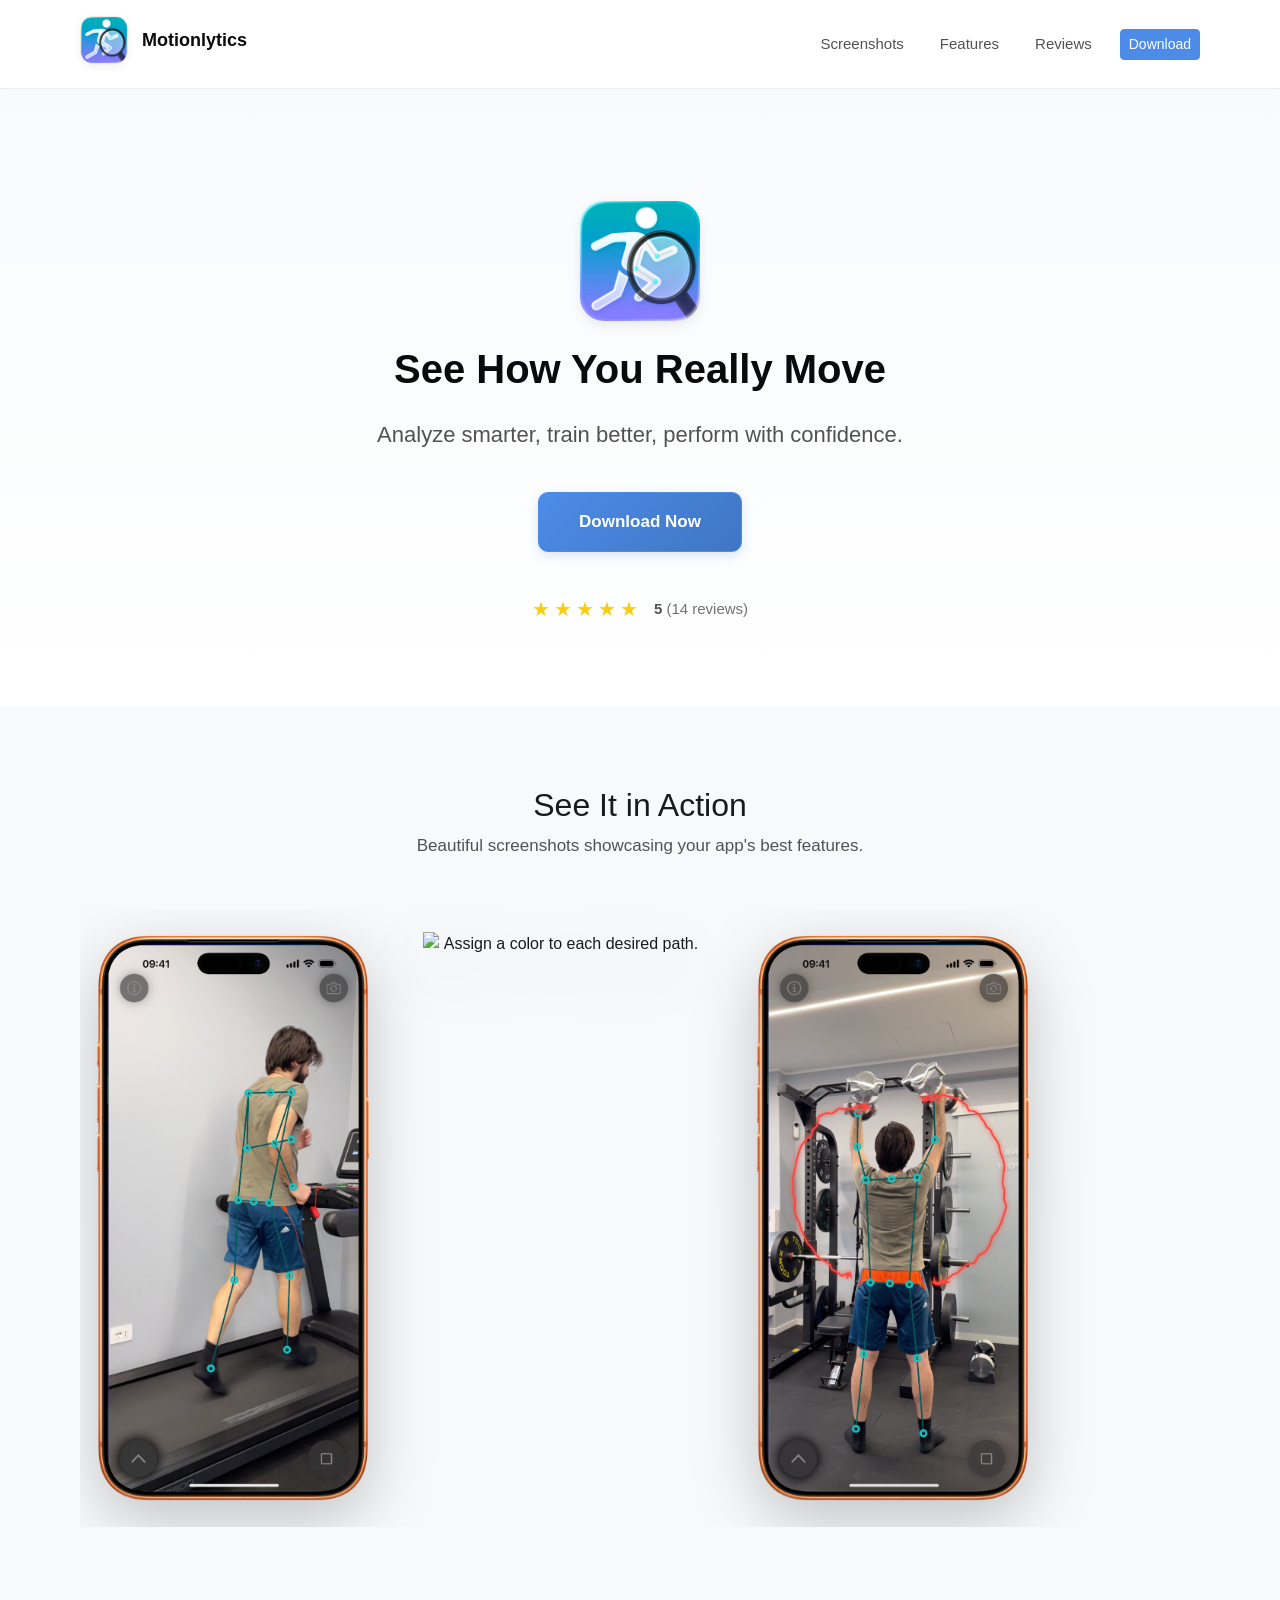
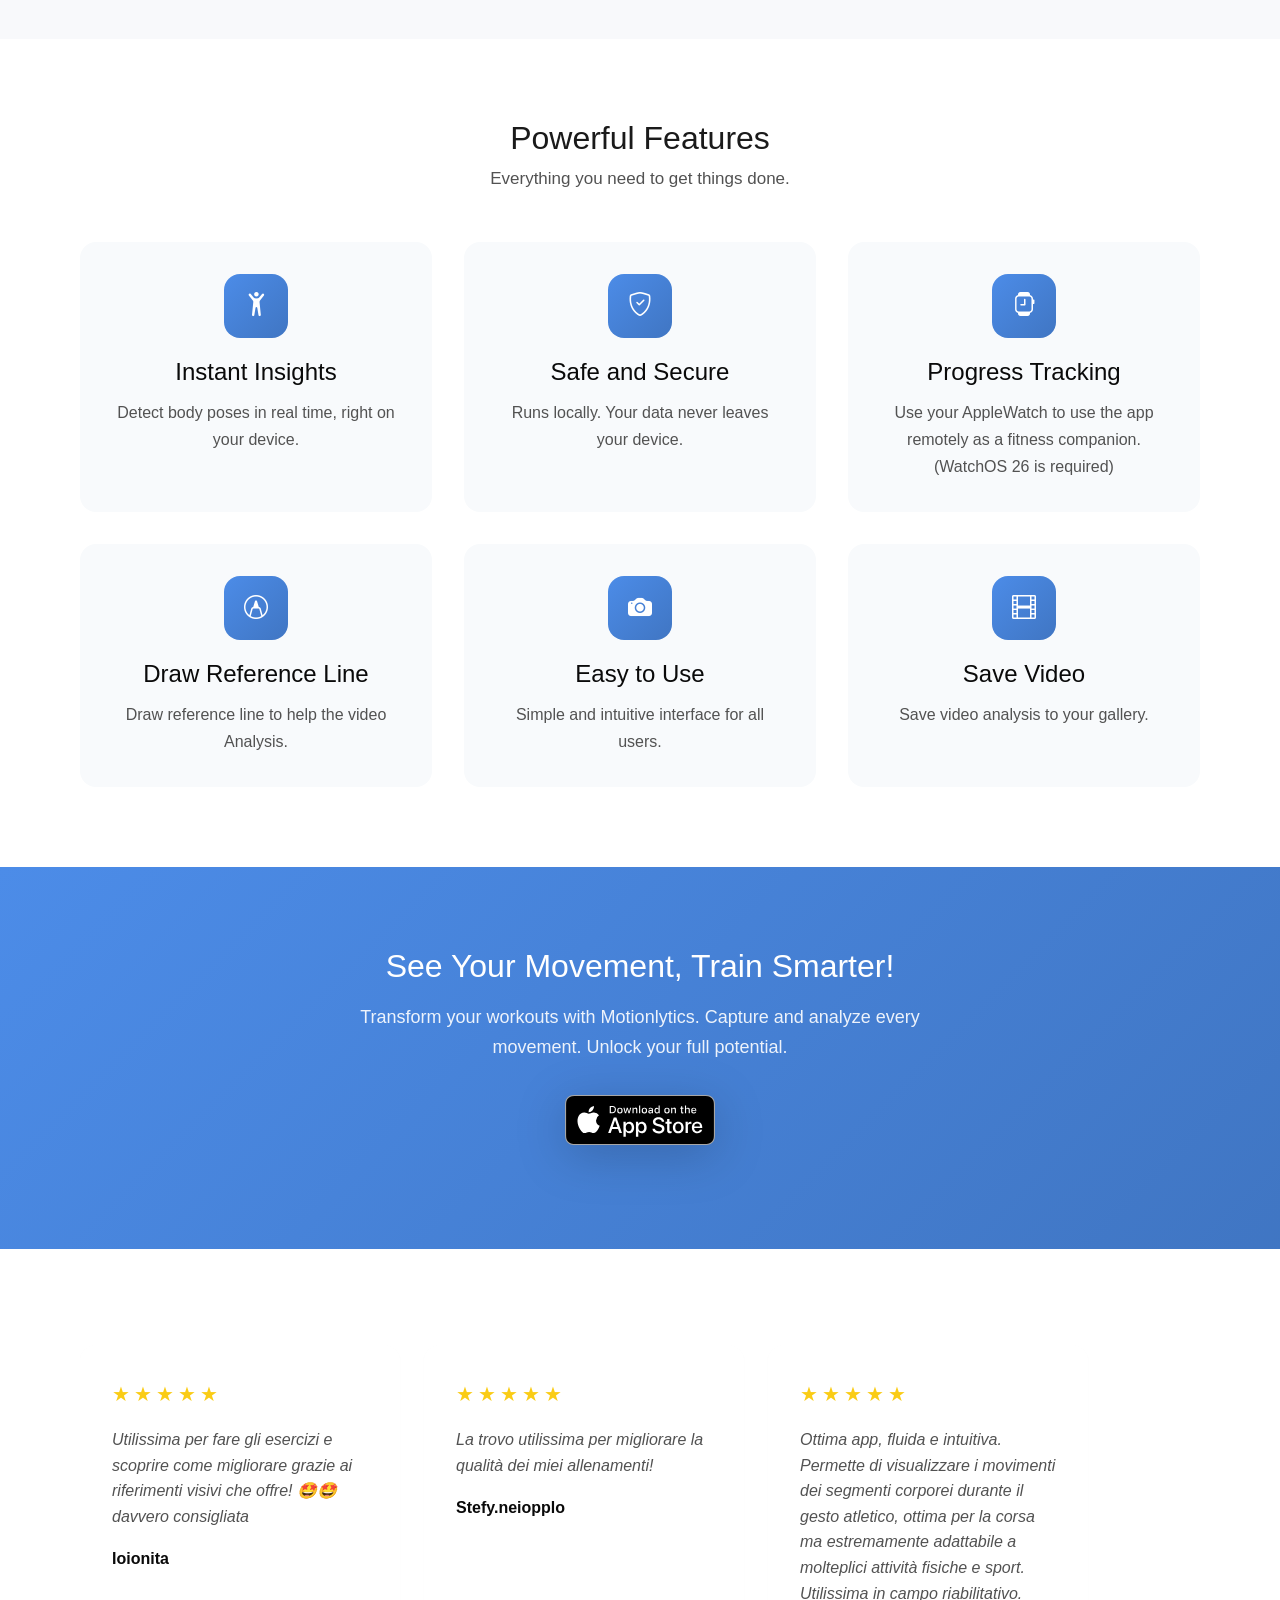
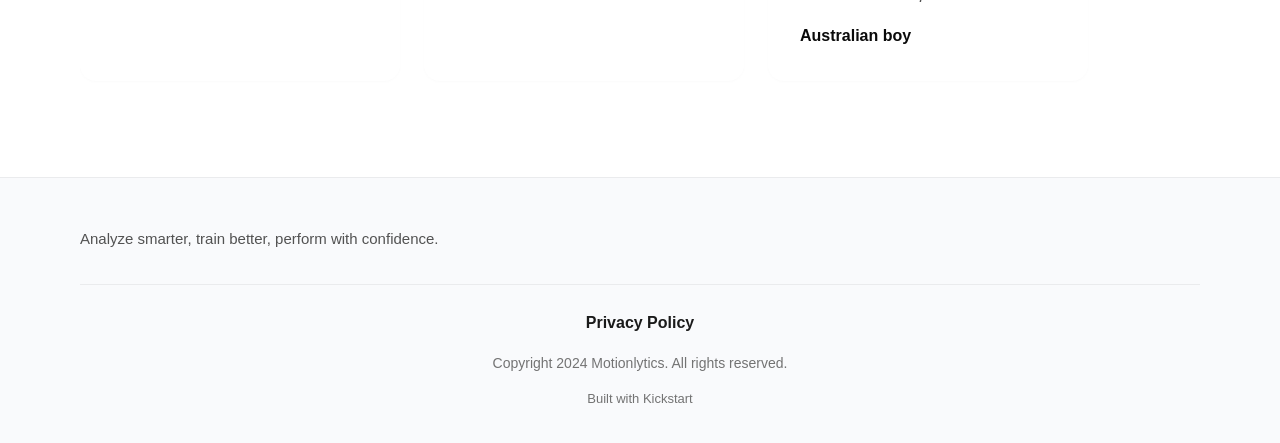
==== commit c7beb598: "Deploy website – 18 May 2026 at 15:28" ====
--- a/index.html
+++ b/index.html
@@ -198,6 +198,46 @@
             </div>
           </div>
         </div>
+        <div id="reviews" class="testimonials-section testimonials-carousel">
+          <div class="container">
+            <div class="section-header"></div>
+            <div class="testimonials-scroll">
+              <div class="testimonial-card">
+                <div class="testimonial-rating">
+                  <span class="star">★</span>
+                  <span class="star">★</span>
+                  <span class="star">★</span>
+                  <span class="star">★</span>
+                  <span class="star">★</span>
+                </div>
+                <p class="testimonial-quote">Utilissima per fare gli esercizi e scoprire come migliorare grazie ai riferimenti visivi che offre! 🤩🤩 davvero consigliata</p>
+                <p class="testimonial-author">Ioionita</p>
+              </div>
+              <div class="testimonial-card">
+                <div class="testimonial-rating">
+                  <span class="star">★</span>
+                  <span class="star">★</span>
+                  <span class="star">★</span>
+                  <span class="star">★</span>
+                  <span class="star">★</span>
+                </div>
+                <p class="testimonial-quote">La trovo utilissima per migliorare la qualità dei miei allenamenti!</p>
+                <p class="testimonial-author">Stefy.neiopplo</p>
+              </div>
+              <div class="testimonial-card">
+                <div class="testimonial-rating">
+                  <span class="star">★</span>
+                  <span class="star">★</span>
+                  <span class="star">★</span>
+                  <span class="star">★</span>
+                  <span class="star">★</span>
+                </div>
+                <p class="testimonial-quote">Ottima app, fluida e intuitiva. Permette di visualizzare i movimenti dei segmenti corporei durante il gesto atletico, ottima per la corsa ma estremamente adattabile a molteplici attività fisiche e sport. Utilissima in campo riabilitativo.</p>
+                <p class="testimonial-author">Australian boy</p>
+              </div>
+            </div>
+          </div>
+        </div>
       </div>
     </main>
     <div class="site-footer">
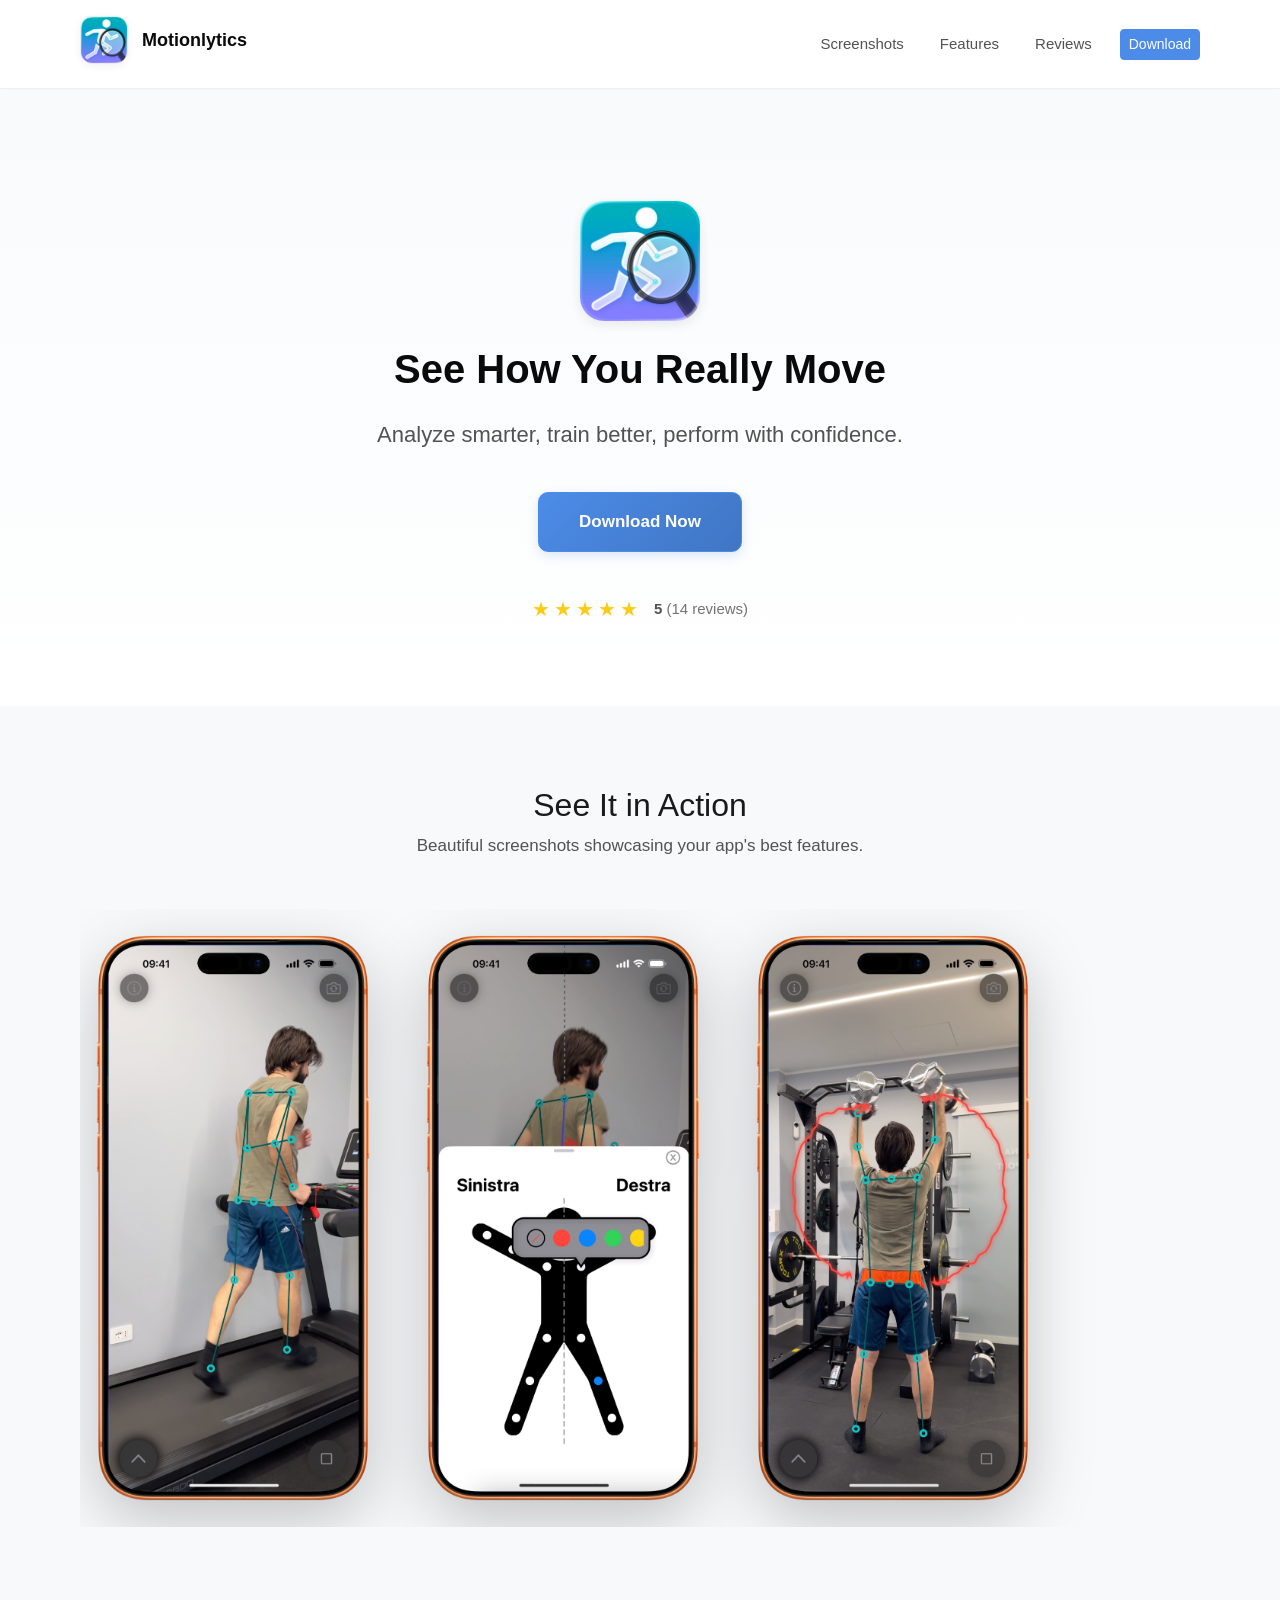
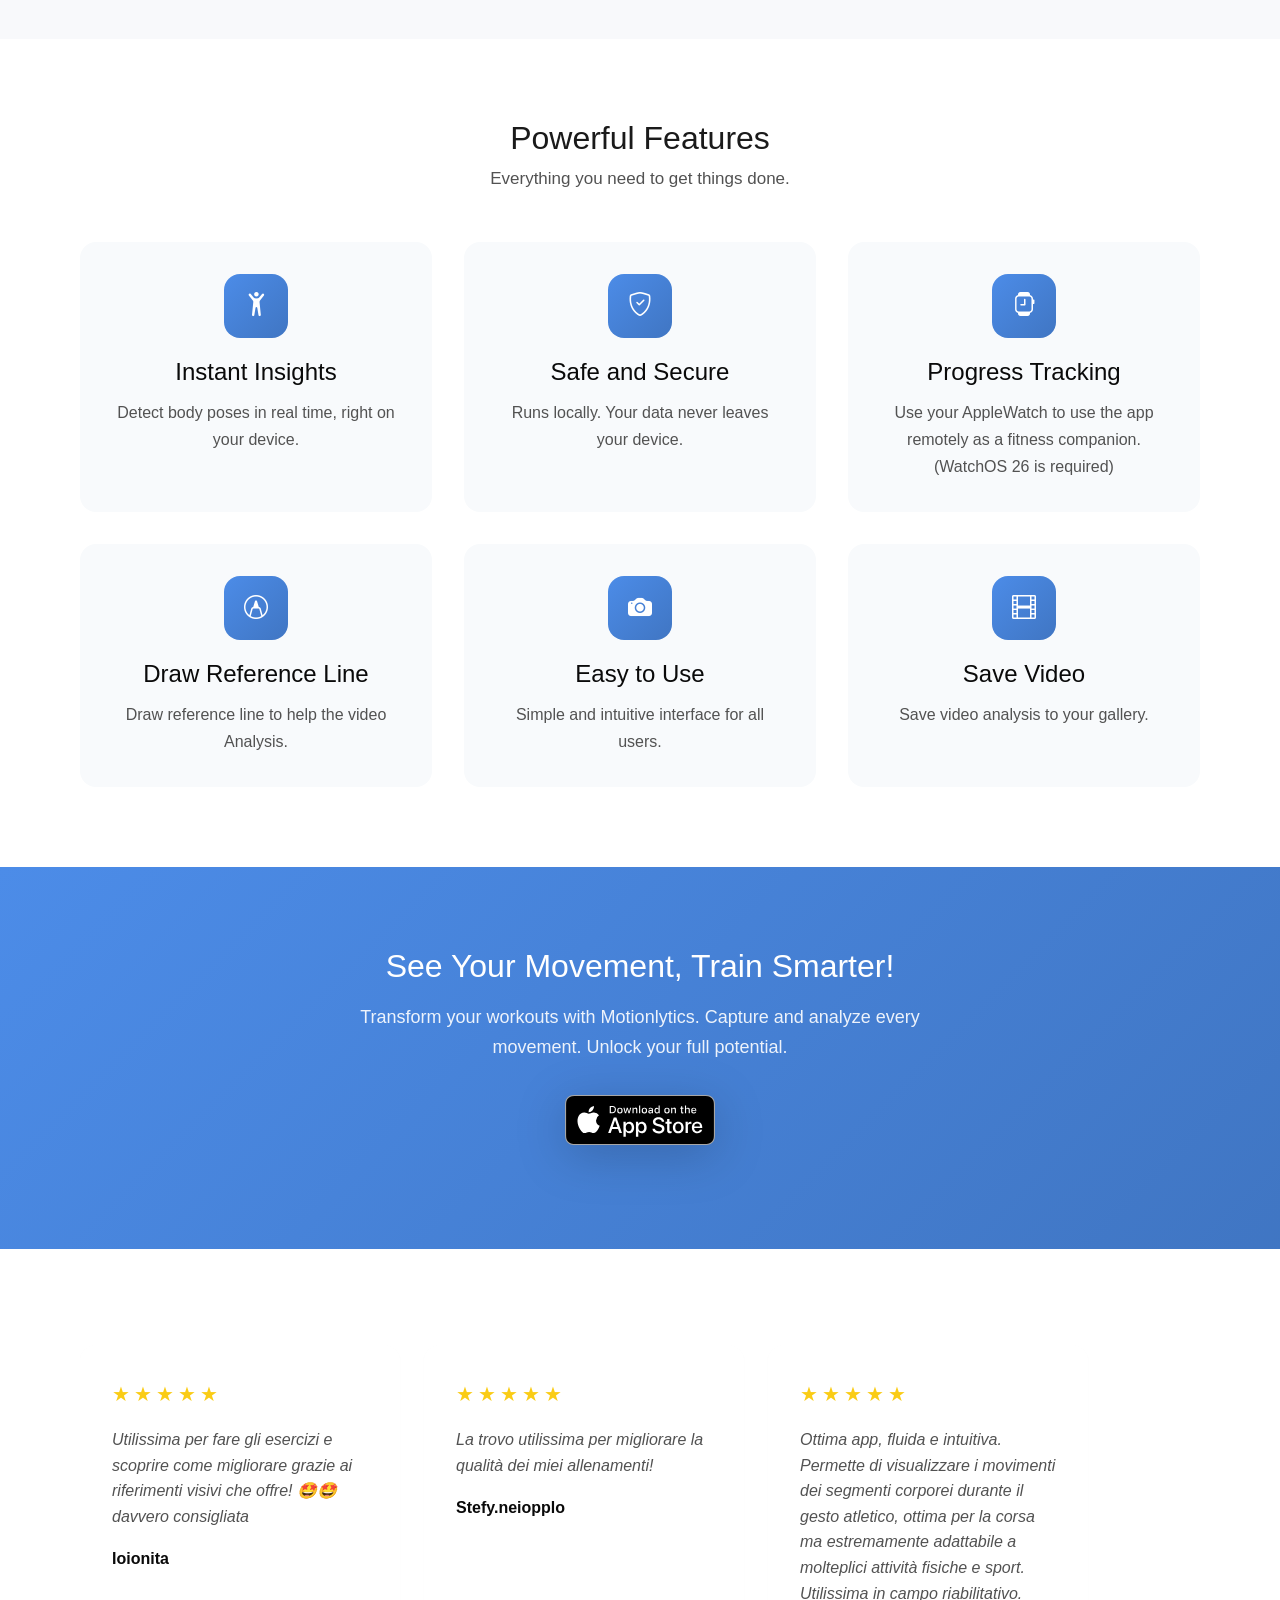
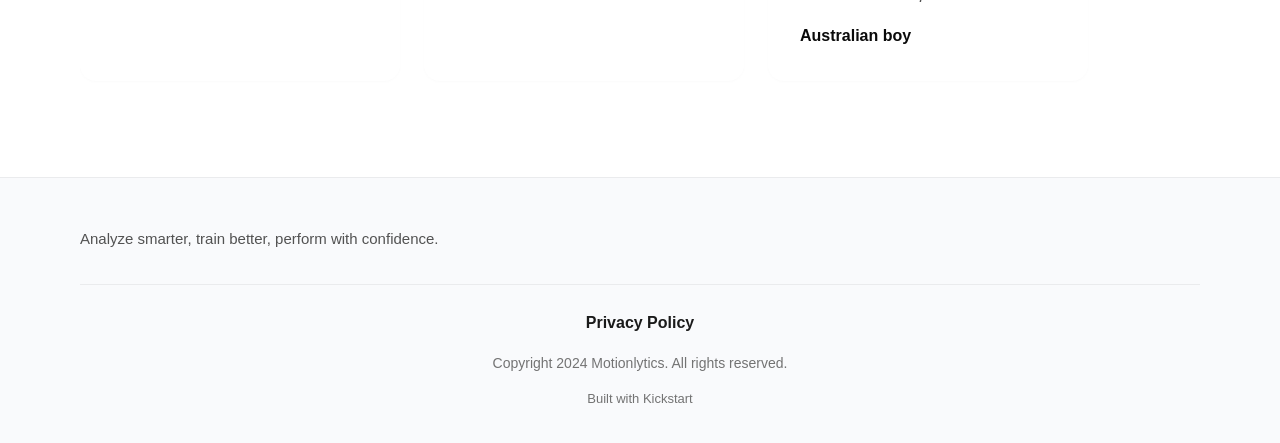
==== commit 756d48dc: "Deploy website – 18 May 2026 at 15:59" ====
--- a/index.html
+++ b/index.html
@@ -5,8 +5,8 @@
     <meta property="og:site_name" content="Motionlytics" />
     <meta property="og:title" content="Home" />
     <meta name="twitter:title" content="Home" />
-    <meta property="og:url" content="https://example.com/" />
-    <meta name="twitter:domain" content="example.com" />
+    <meta property="og:url" content="https://motionlytics.app/" />
+    <meta name="twitter:domain" content="motionlytics.app" />
     <meta name="twitter:card" content="summary_large_image" />
     <meta name="twitter:dnt" content="on" />
     <meta charset="utf-8" />
@@ -17,7 +17,7 @@
     <link href="css/bootstrap.min.css" rel="stylesheet" />
     <link href="css/bootstrap-icons.min.css" rel="stylesheet" />
     <link href="css/ignite-core.min.css" rel="stylesheet" />
-    <link href="https://example.com/" rel="canonical" />
+    <link href="https://motionlytics.app/" rel="canonical" />
     <link href="images/favicon.png" rel="icon" />
     <link href="css/styles.css" rel="stylesheet" />
     <style>
@@ -85,8 +85,7 @@
                   <button type="button" class="screenshot-trigger btn" data-bs-toggle="modal" data-bs-target="#screenshot-modal-0"><img src="images/screenshots/Corsa-framed.png" alt="Body pose detection" class="screenshot-image screenshot-frame-image" /></button>
                 </div>
                 <div class="screenshot-card">
-                  <button type="button" class="screenshot-trigger btn" data-bs-toggle="modal" data-bs-target="#screenshot-modal-1"><img src="images/screenshots/Screenshot%202025-01-30%20alle%2010.36.02-framed.png" alt="Assign a color to each
-desired path." class="screenshot-image screenshot-frame-image" /></button>
+                  <button type="button" class="screenshot-trigger btn" data-bs-toggle="modal" data-bs-target="#screenshot-modal-1"><img src="images/screenshots/color-framed.png" alt="Assign a color to each desired path." class="screenshot-image screenshot-frame-image" /></button>
                 </div>
                 <div class="screenshot-card">
                   <button type="button" class="screenshot-trigger btn" data-bs-toggle="modal" data-bs-target="#screenshot-modal-2"><img src="images/screenshots/Manubri-framed.png" alt="See the joints' progression." class="screenshot-image screenshot-frame-image" /></button>
@@ -114,8 +113,7 @@
                     <button type="button" class="btn btn-close" data-bs-dismiss="modal" label="Close"></button>
                   </div>
                   <div class="modal-body text-center">
-                    <img src="images/screenshots/Screenshot%202025-01-30%20alle%2010.36.02-framed.png" alt="Assign a color to each
-desired path." class="img-fluid screenshot-lightbox-image screenshot-frame-image" />
+                    <img src="images/screenshots/color-framed.png" alt="Assign a color to each desired path." class="img-fluid screenshot-lightbox-image screenshot-frame-image" />
                   </div>
                 </div>
               </div>
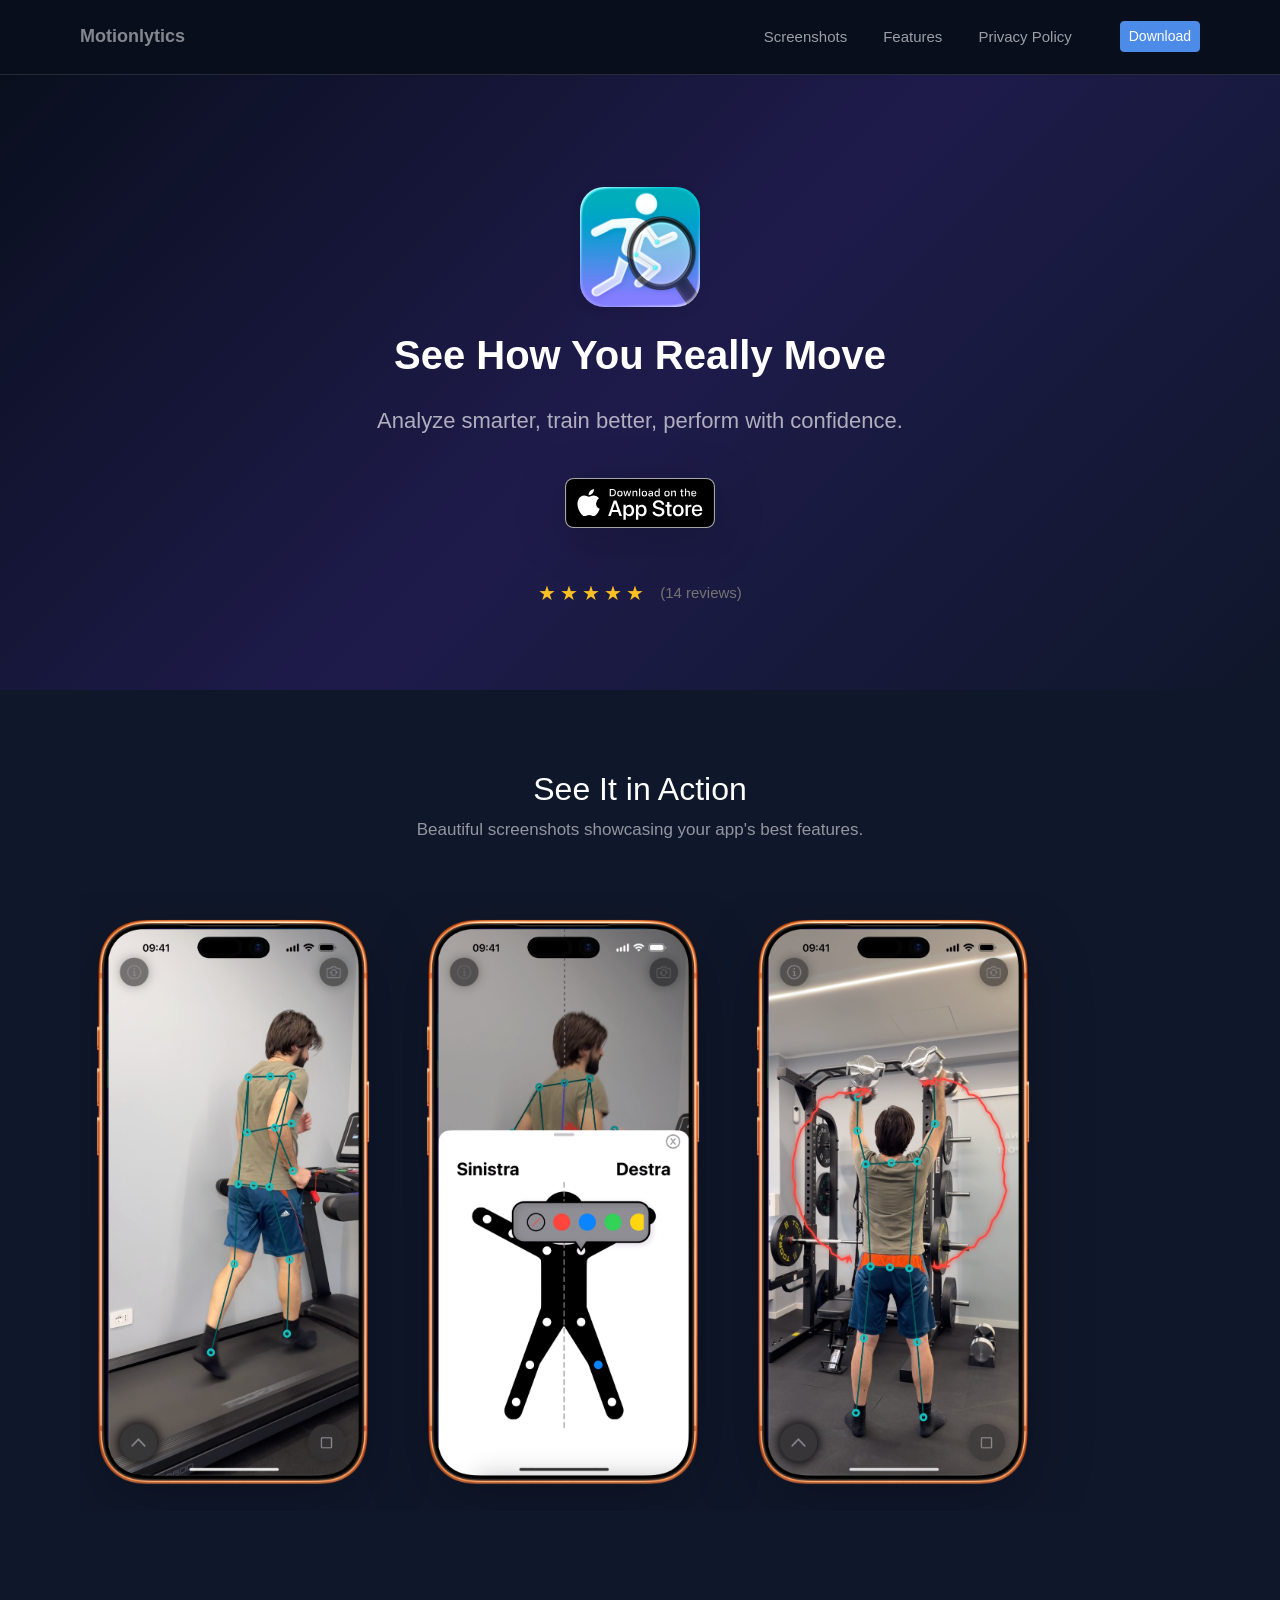
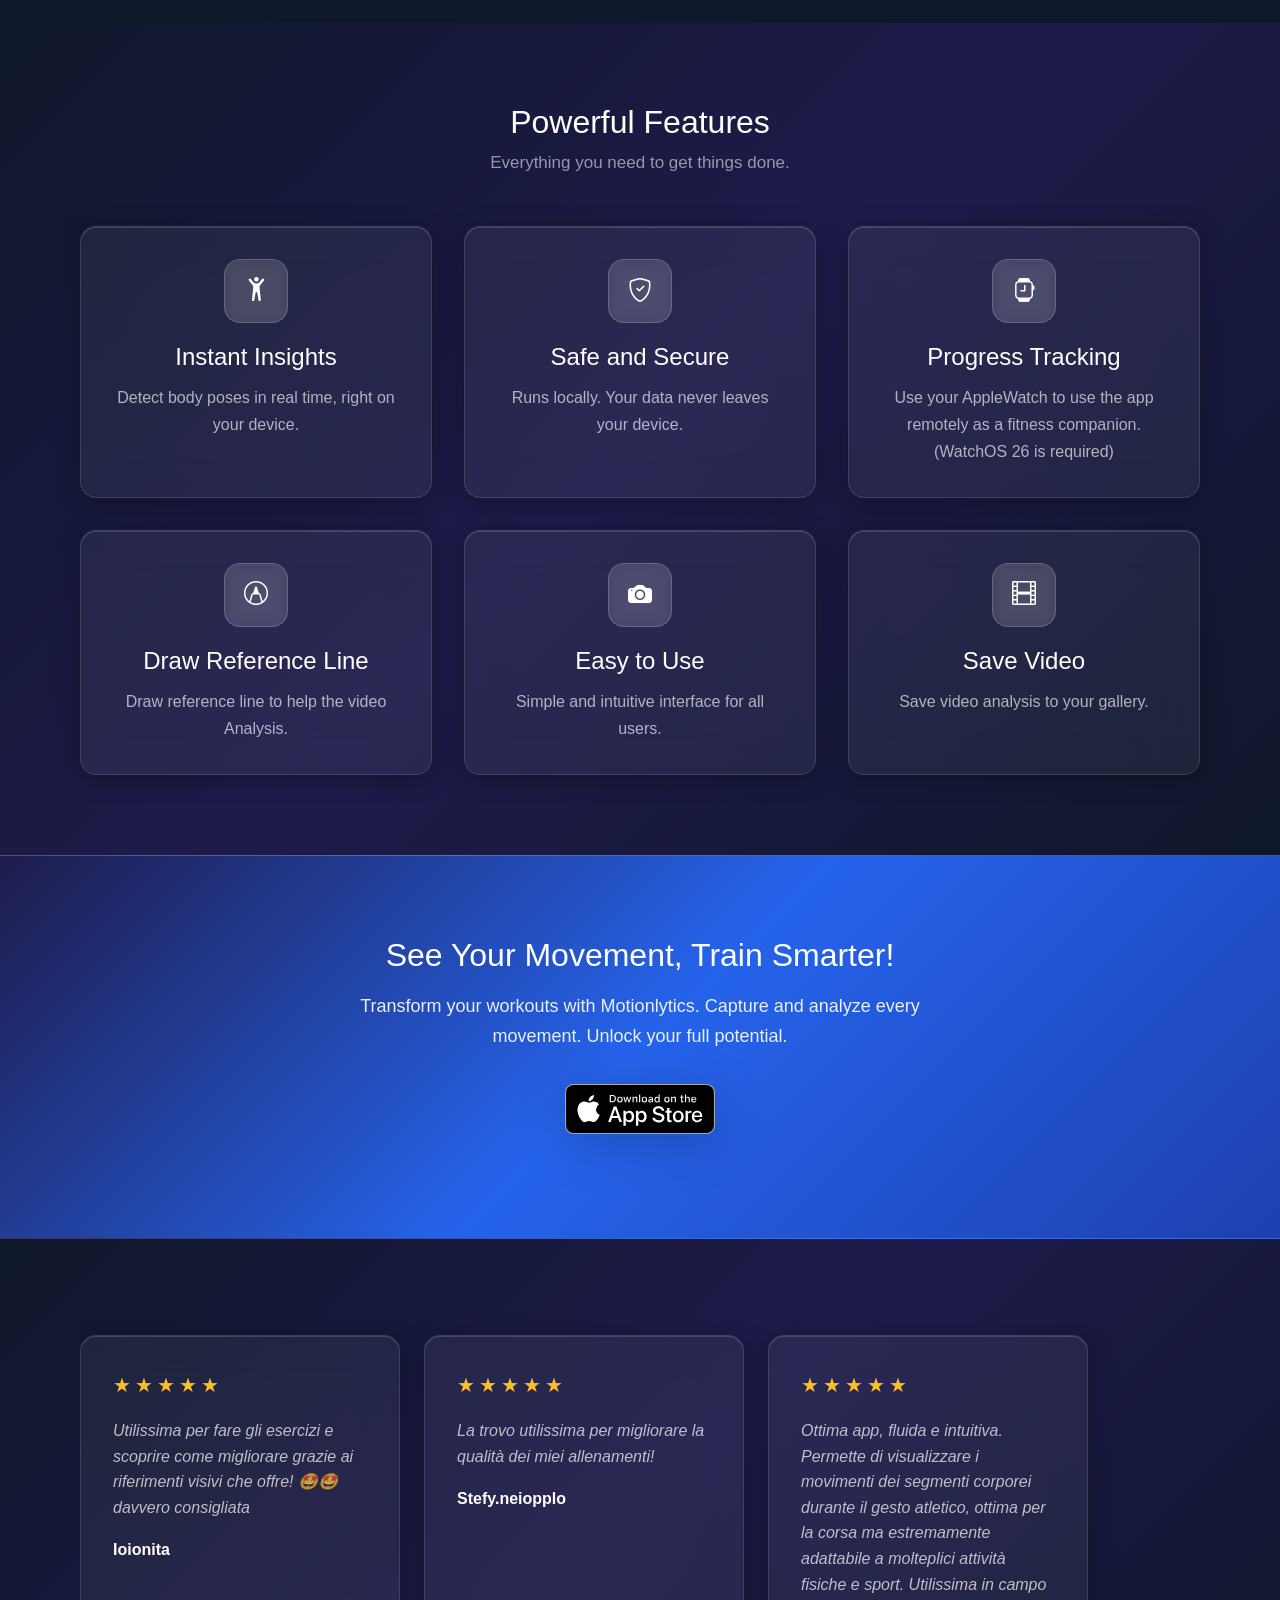
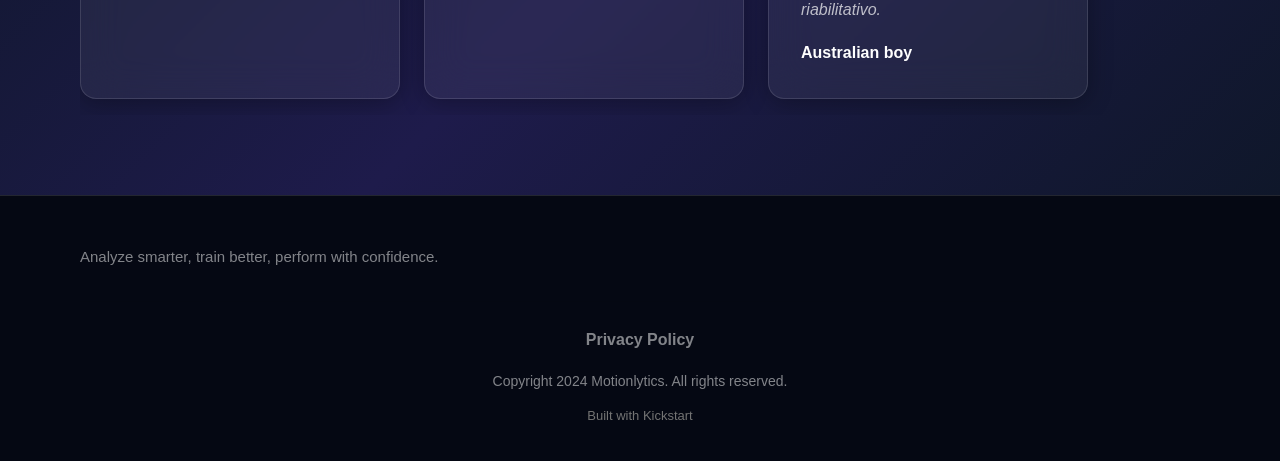
==== commit def6683f: "Deploy website – 22 May 2026 at 17:30" ====
--- a/index.html
+++ b/index.html
@@ -28,6 +28,7 @@
     color-scheme: light dark;
 }
 </style>
+    <link href="css/custom.css" rel="stylesheet" />
     <meta name="apple-itunes-app" content="app-id=6739255306" />
   </head>
   <body data-site-classes="site-shell">
@@ -35,14 +36,15 @@
       <nav class="site-header navbar navbar-expand-md">
         <div class="container flex-wrap flex-lg-nowrap">
           <div class="me-2 me-md-auto">
-            <a href="index.html" class="brand-link d-inline-flex align-items-center navbar-brand"><img src="images/logo.png" alt="Logo" class="site-logo" /><span class="brand-name">Motionlytics</span></a>
+            <a href="index.html" class="brand-link d-inline-flex align-items-center navbar-brand"><span class="brand-name">Motionlytics</span></a>
           </div>
           <button type="button" class="navbar-toggler btn" data-bs-toggle="collapse" data-bs-target="#navbarCollapse" aria-controls="navbarCollapse" aria-expanded="false" aria-label="Toggle navigation"><span class="navbar-toggler-icon"></span></button>
           <div id="navbarCollapse" class="collapse navbar-collapse">
             <ul class="navbar-nav mb-2 mb-md-0 col justify-content-end">
               <li class="nav-item"><a href="#screenshots" class="nav-link text-nowrap">Screenshots</a></li>
               <li class="nav-item"><a href="#features" class="nav-link text-nowrap">Features</a></li>
-              <li class="nav-item"><a href="#reviews" class="nav-link text-nowrap">Reviews</a></li>
+              <li class="nav-item"><a href="https://motionlytics.app/privacy/" class="nav-link text-nowrap">Privacy Policy</a></li>
+              <li class="nav-item"></li>
               <li class="nav-item"><a href="https://apps.apple.com/app/id6739255306" class="text-nowrap btn btn-sm btn-primary">Download</a></li>
             </ul>
           </div>
@@ -58,7 +60,7 @@
               <h1 class="hero-title">See How You Really Move</h1>
               <p class="hero-subtitle">Analyze smarter, train better, perform with confidence.</p>
               <div class="hero-cta">
-                <a href="https://apps.apple.com/app/id6739255306" class="cta-button cta-button-primary btn btn-primary">Download Now</a>
+                <a href="https://apps.apple.com/app/id6739255306" class="store-badge-link"><img src="images/app-store-download-black.svg" alt="Download on the App Store" class="store-badge store-badge-light-mode" /><img src="images/app-store-download-white.svg" alt="Download on the App Store" class="store-badge store-badge-dark-mode" /></a>
               </div>
               <div class="hero-rating">
                 <div class="rating-stars">
@@ -68,7 +70,7 @@
                   <span class="star">★</span>
                   <span class="star">★</span>
                 </div>
-                <p class="rating-text"><strong>5</strong><span class="rating-count"> (14 reviews)</span></p>
+                <p class="rating-text"><span class="rating-count">(14 reviews)</span></p>
               </div>
             </div>
           </div>
--- a/css/styles.css
+++ b/css/styles.css
@@ -1701,45 +1701,53 @@
 }
 
 /* ==========================================
-   PRIVACY POLICY PAGE
+   LEGAL PAGES
    ========================================== */
 
-.privacy-page {
+.privacy-page,
+.terms-page {
     padding: var(--section-padding-y) 0;
     background: var(--bg-primary);
     min-height: 80vh;
 }
 
-.privacy-title {
+.privacy-title,
+.terms-title {
     font-weight: 700;
     margin-bottom: 2rem;
     color: var(--text-primary);
 }
 
-.privacy-content {
+.privacy-content,
+.terms-content {
     max-width: 800px;
     line-height: 1.8;
     color: var(--text-primary);
 }
 
 .privacy-content h2,
-.privacy-content h3 {
+.privacy-content h3,
+.terms-content h2,
+.terms-content h3 {
     margin-top: 2rem;
     margin-bottom: 1rem;
     color: var(--text-primary);
 }
 
-.privacy-content p {
+.privacy-content p,
+.terms-content p {
     margin-bottom: 1rem;
     color: var(--text-secondary);
 }
 
-.privacy-content ul {
+.privacy-content ul,
+.terms-content ul {
     margin-left: 1.5rem;
     margin-bottom: 1rem;
 }
 
-.privacy-content li {
+.privacy-content li,
+.terms-content li {
     margin-bottom: 0.5rem;
     color: var(--text-secondary);
 }
--- a/css/custom.css
+++ b/css/custom.css
@@ -0,0 +1,202 @@
+/* =====================
+   PALETTE BASE
+   ===================== */
+:root {
+    --glass-bg: rgba(255, 255, 255, 0.06);
+    --glass-border: rgba(255, 255, 255, 0.12);
+    --glass-border-top: rgba(255, 255, 255, 0.2);
+    --glass-shadow: 0 4px 24px rgba(0, 0, 0, 0.3), inset 0 1px 0 rgba(255, 255, 255, 0.15);
+    --dark-bg-a: #0a0f1e;
+    --dark-bg-b: #0f172a;
+    --dark-bg-c: #1e1b4b;
+}
+
+/* =====================
+   GLOBAL BACKGROUND
+   ===================== */
+html, body {
+    background: var(--dark-bg-a) !important;
+}
+
+/* =====================
+   HEADER
+   ===================== */
+.site-header {
+    background: rgba(10, 15, 30, 0.75) !important;
+    border-bottom: 1px solid var(--glass-border) !important;
+    backdrop-filter: blur(20px) !important;
+    -webkit-backdrop-filter: blur(20px) !important;
+}
+
+.brand-name,
+.site-header .nav-link,
+.site-header .nav-link:hover {
+    color: rgba(255, 255, 255, 0.9) !important;
+}
+
+.site-header .nav-link {
+    color: rgba(255, 255, 255, 0.6) !important;
+}
+
+/* =====================
+   HERO
+   ===================== */
+.hero {
+    background: linear-gradient(135deg, var(--dark-bg-a) 0%, var(--dark-bg-c) 50%, var(--dark-bg-b) 100%) !important;
+    padding: 7rem 0 5rem;
+}
+
+.hero-title {
+    color: #ffffff !important;
+}
+
+.hero-subtitle {
+    color: rgba(255, 255, 255, 0.65) !important;
+}
+
+.rating-text {
+    color: rgba(255, 255, 255, 0.5) !important;
+}
+
+/* =====================
+   SCREENSHOTS
+   ===================== */
+.screenshots-section {
+    background: var(--dark-bg-b) !important;
+}
+
+.screenshots-section .section-header h2 {
+    color: #ffffff !important;
+}
+
+.screenshots-section .section-description {
+    color: rgba(255, 255, 255, 0.55) !important;
+}
+
+/* =====================
+   FEATURES
+   ===================== */
+.features-section {
+    background: linear-gradient(135deg, var(--dark-bg-b) 0%, var(--dark-bg-c) 50%, var(--dark-bg-b) 100%) !important;
+}
+
+.features-section .section-header h2,
+.features-section .category-title {
+    color: #ffffff !important;
+}
+
+.features-section .section-description,
+.features-section .category-description {
+    color: rgba(255, 255, 255, 0.55) !important;
+}
+
+.feature-card {
+    background: var(--glass-bg) !important;
+    backdrop-filter: blur(20px) !important;
+    -webkit-backdrop-filter: blur(20px) !important;
+    border: 1px solid var(--glass-border) !important;
+    box-shadow: var(--glass-shadow) !important;
+}
+
+.feature-title {
+    color: #ffffff !important;
+}
+
+.feature-description {
+    color: rgba(255, 255, 255, 0.65) !important;
+}
+
+.feature-icon {
+    background: rgba(255, 255, 255, 0.12) !important;
+    border: 1px solid rgba(255, 255, 255, 0.18) !important;
+    backdrop-filter: blur(8px) !important;
+    -webkit-backdrop-filter: blur(8px) !important;
+}
+
+/* =====================
+   DOWNLOAD / CTA
+   ===================== */
+.download-section {
+    background: linear-gradient(135deg, #1e1b4b 0%, #2563eb 50%, #1e40af 100%) !important;
+    border-top: 1px solid rgba(255, 255, 255, 0.1);
+    border-bottom: 1px solid rgba(255, 255, 255, 0.1);
+}
+
+/* =====================
+   REVIEWS / TESTIMONIALS
+   ===================== */
+.testimonials-section {
+    background: linear-gradient(135deg, var(--dark-bg-b) 0%, var(--dark-bg-c) 50%, var(--dark-bg-b) 100%) !important;
+}
+
+.testimonials-section .section-header h2 {
+    color: #ffffff !important;
+}
+
+.testimonials-section .section-description {
+    color: rgba(255, 255, 255, 0.55) !important;
+}
+
+.testimonial-card {
+    background: var(--glass-bg) !important;
+    backdrop-filter: blur(20px) !important;
+    -webkit-backdrop-filter: blur(20px) !important;
+    border: 1px solid var(--glass-border) !important;
+    box-shadow: var(--glass-shadow) !important;
+}
+
+.testimonial-author {
+    color: #ffffff !important;
+}
+
+.testimonial-quote {
+    color: rgba(255, 255, 255, 0.7) !important;
+}
+
+.star { color: #fbbf24 !important; }
+
+/* =====================
+   FOOTER
+   ===================== */
+.site-footer {
+    background: rgba(5, 8, 18, 0.95) !important;
+    border-top: 1px solid var(--glass-border) !important;
+}
+
+.brand-name,
+.footer-tagline,
+.footer-copyright p,
+.footer-privacy-link {
+    color: rgba(255, 255, 255, 0.5) !important;
+}
+
+.footer-privacy-link:hover {
+    color: #ffffff !important;
+}
+
+/* =====================
+   PRIVACY PAGE
+   ===================== */
+.privacy-page {
+    background: var(--dark-bg-a) !important;
+    min-height: 100vh;
+}
+
+.privacy-title {
+    color: #ffffff !important;
+}
+
+.privacy-content h2,
+.privacy-content h3 {
+    color: rgba(255, 255, 255, 0.9) !important;
+}
+
+.privacy-content p,
+.privacy-content li {
+    color: rgba(255, 255, 255, 0.6) !important;
+}
+
+.privacy-content ul {
+    border-left: 2px solid rgba(255, 255, 255, 0.1);
+    padding-left: 1.5rem;
+}
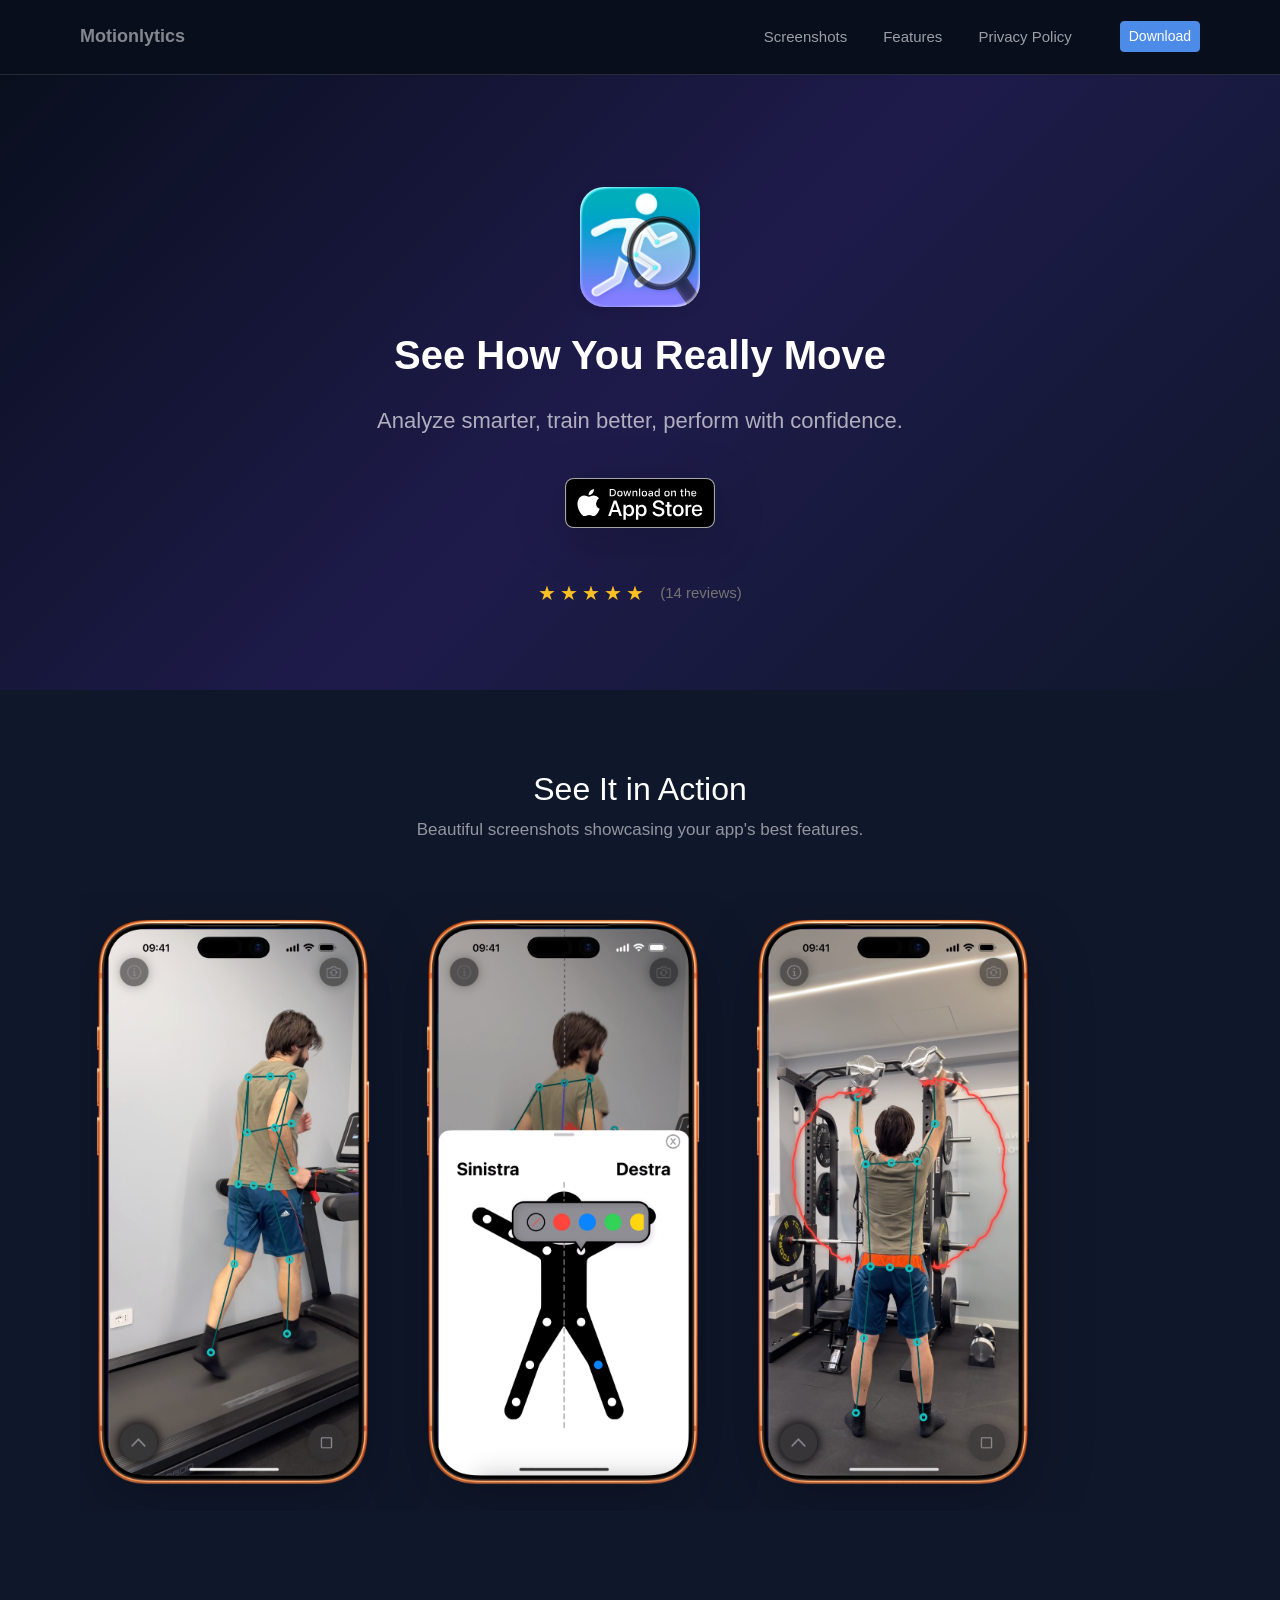
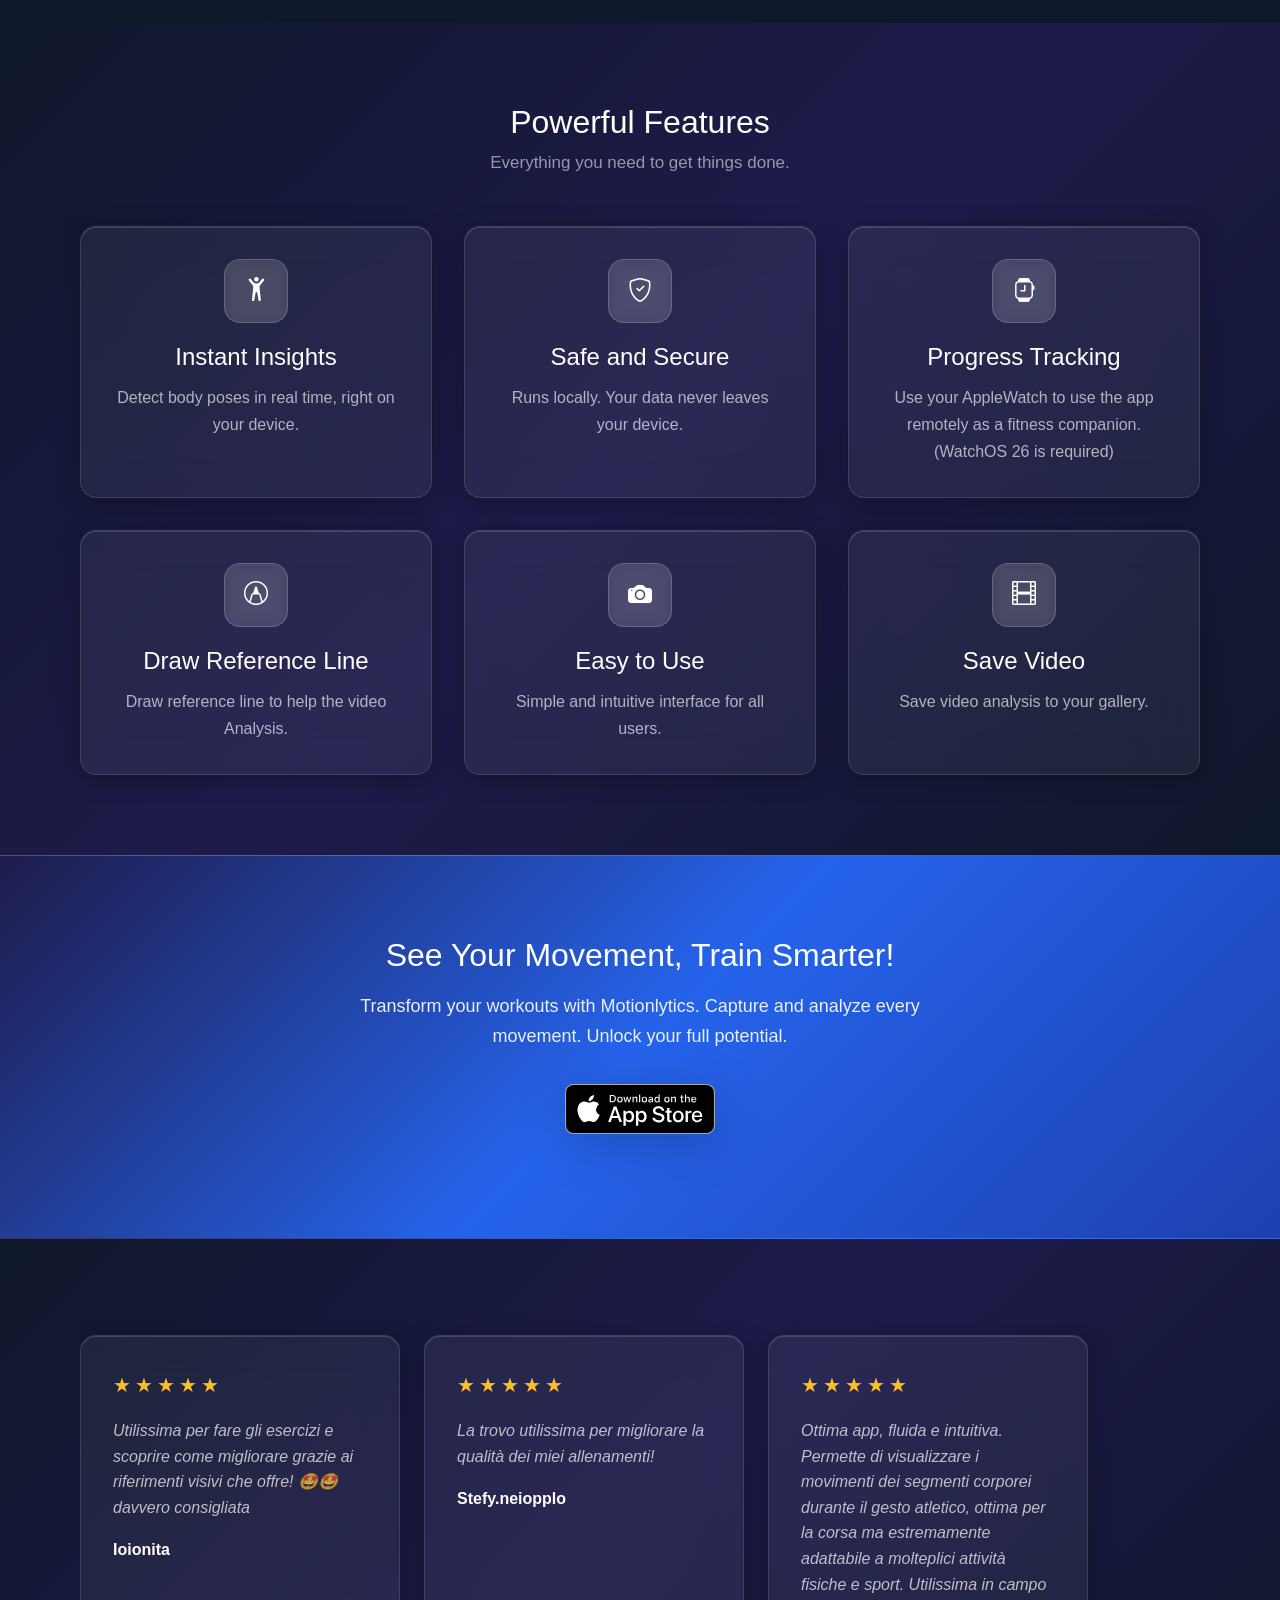
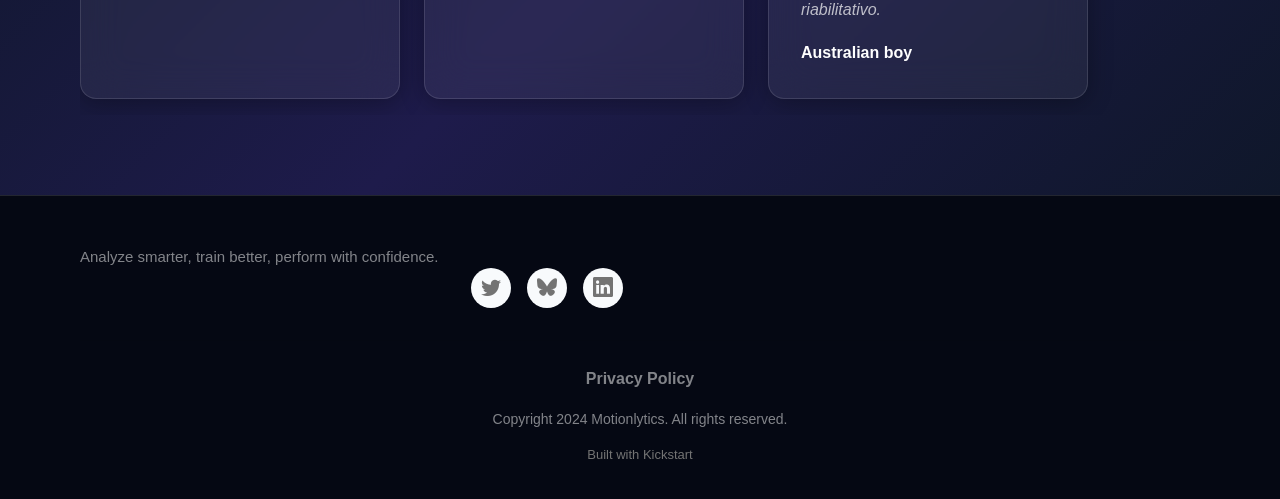
==== commit cea97e79: "Deploy website – 22 May 2026 at 19:41" ====
--- a/index.html
+++ b/index.html
@@ -246,6 +246,11 @@
           <div class="footer-brand">
             <p class="footer-tagline">Analyze smarter, train better, perform with confidence.</p>
           </div>
+          <div class="footer-social">
+            <a href="https://x.com/ste_pozzi" class="social-link"><i class="bi-twitter"></i></a>
+            <a href="https://bsky.app/profile/ste12code.bsky.social" class="social-link"><i class="bi-bluesky"></i></a>
+            <a href="https://www.linkedin.com/in/stefano12pozzi/" class="social-link"><i class="bi-linkedin"></i></a>
+          </div>
         </div>
         <div class="footer-copyright">
           <div class="footer-links">
